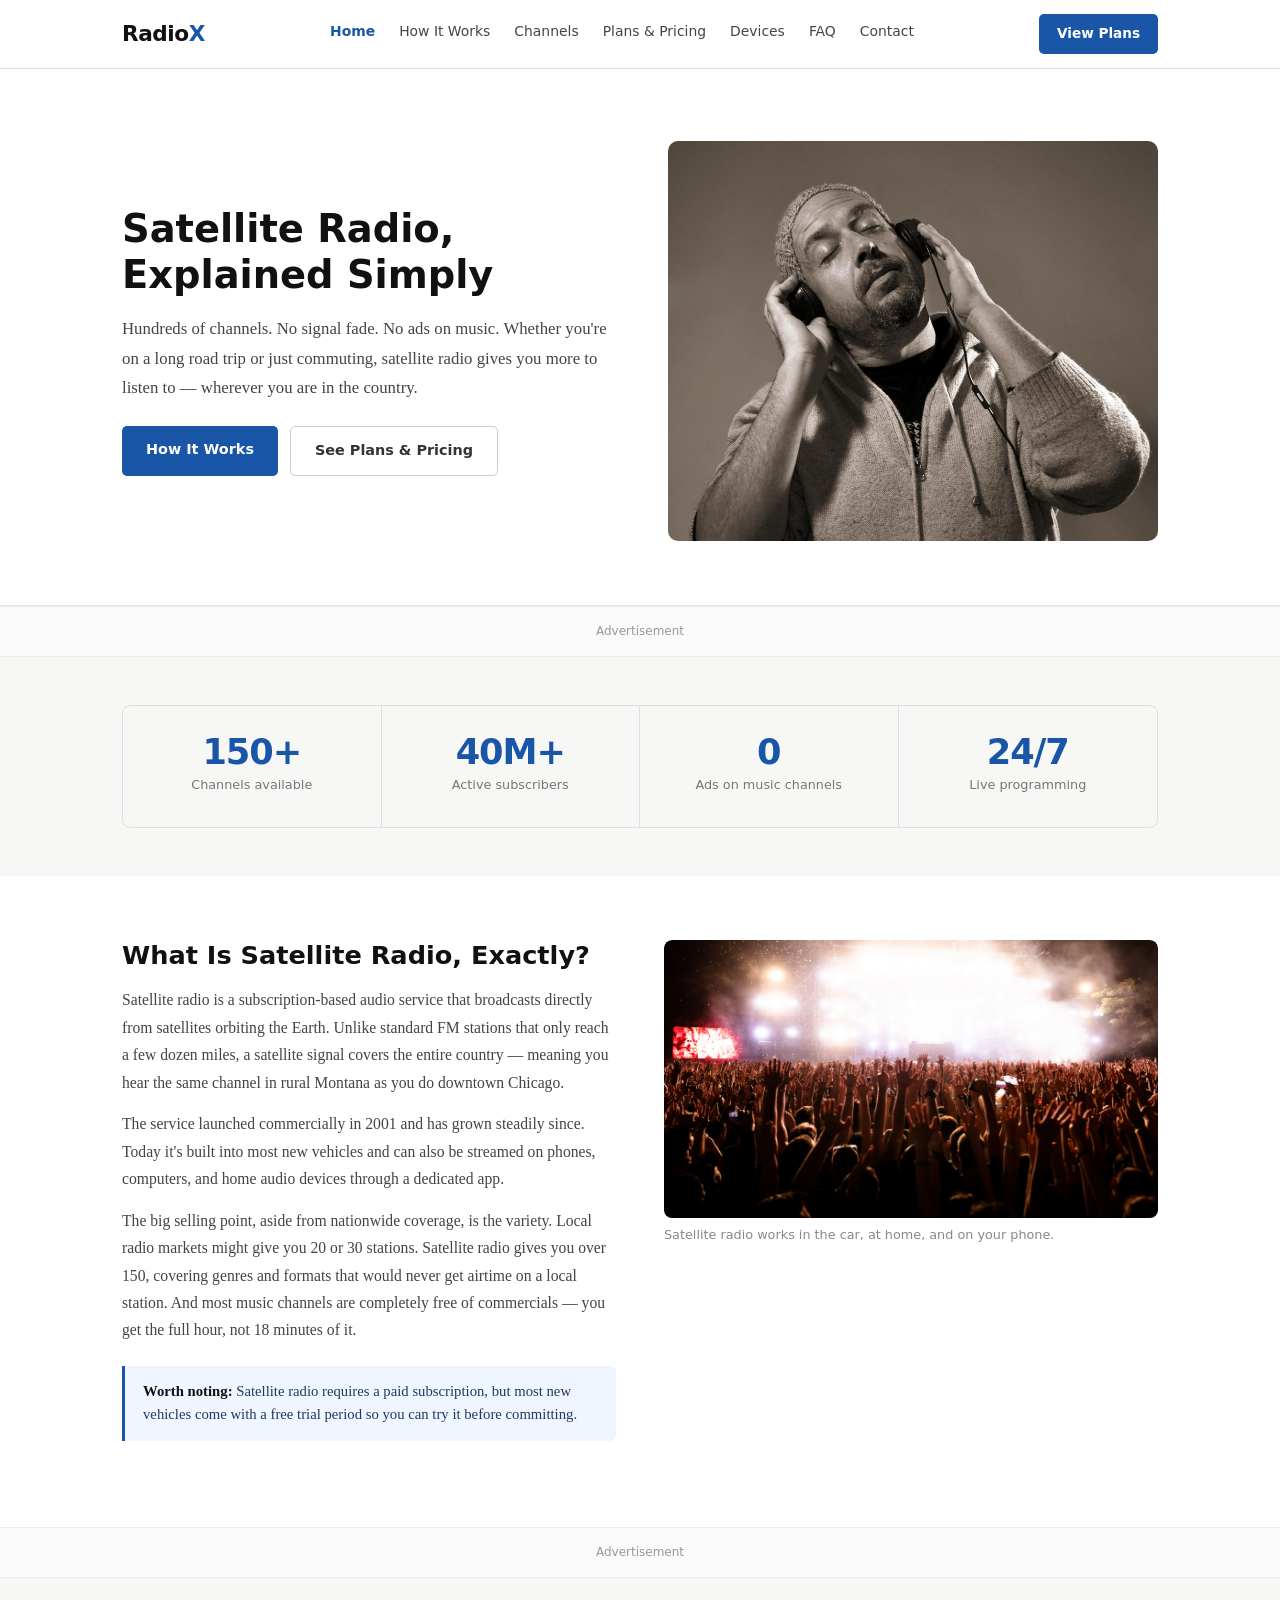
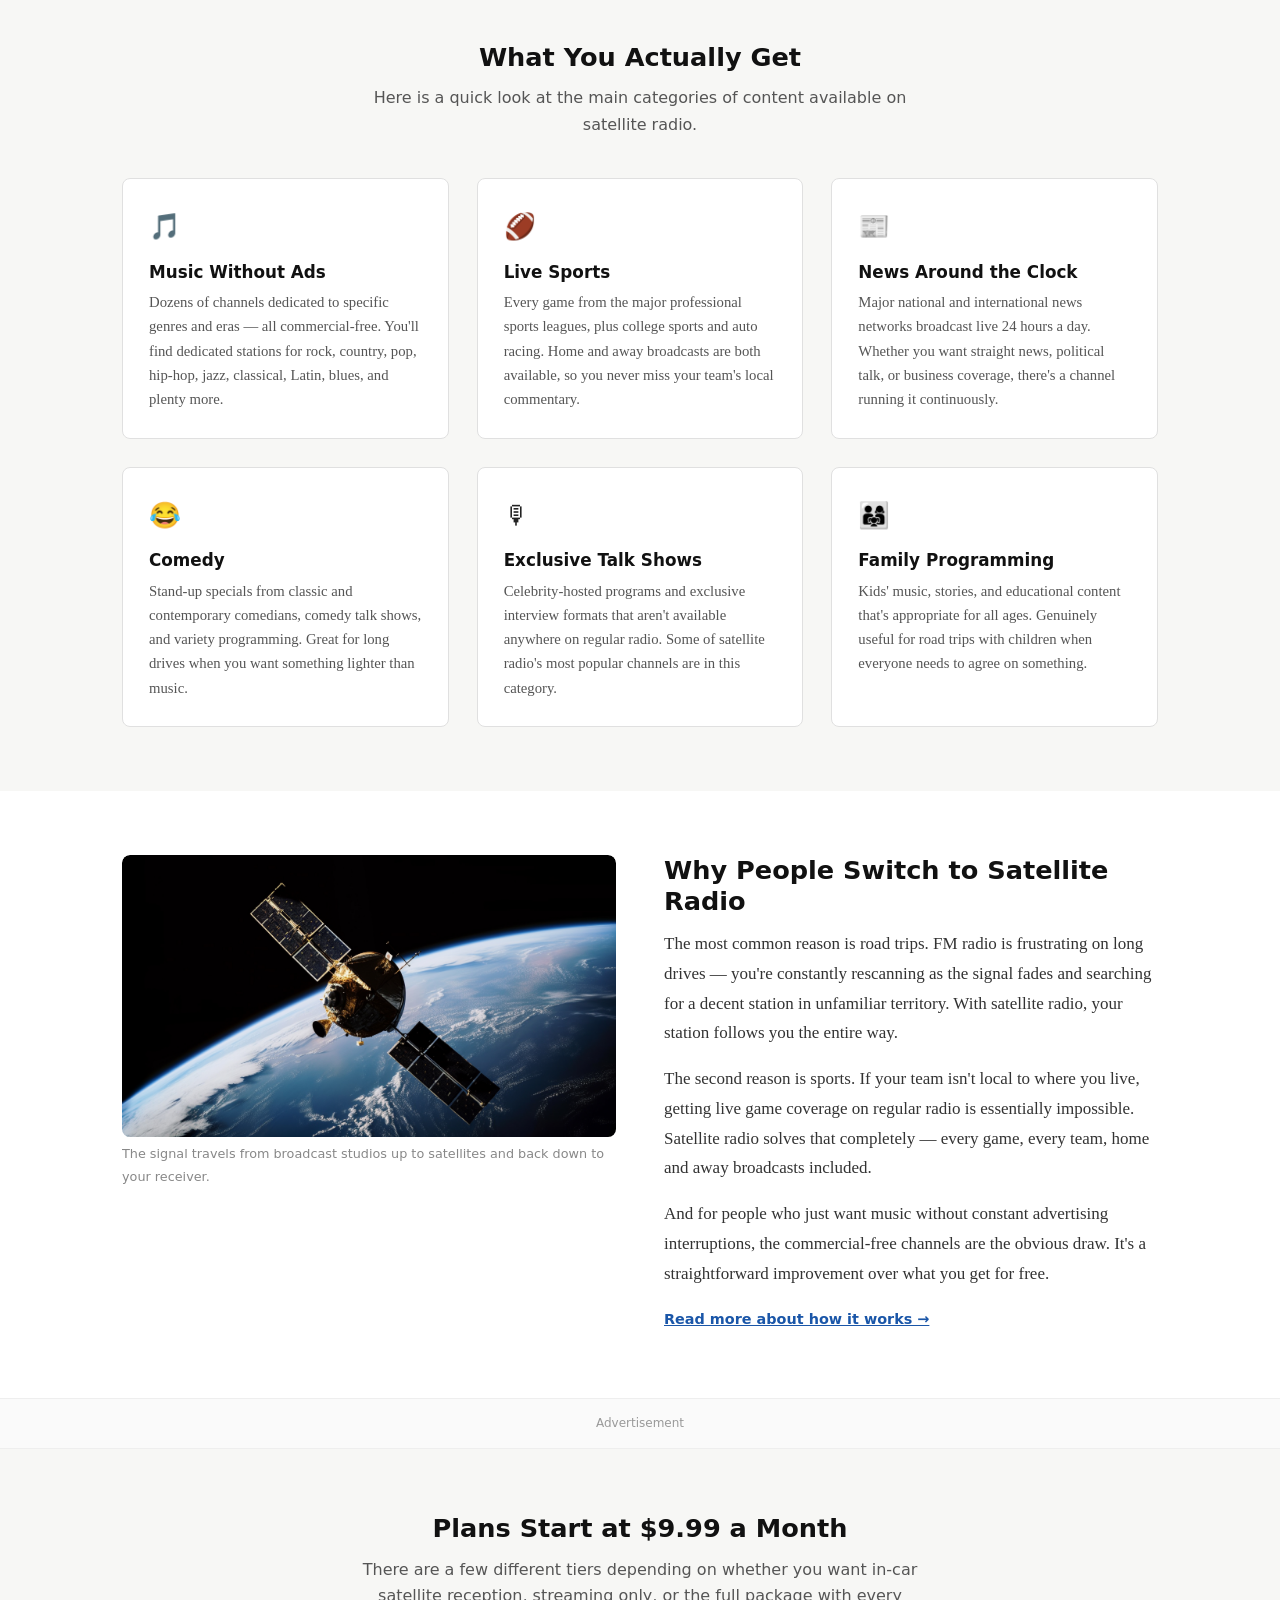
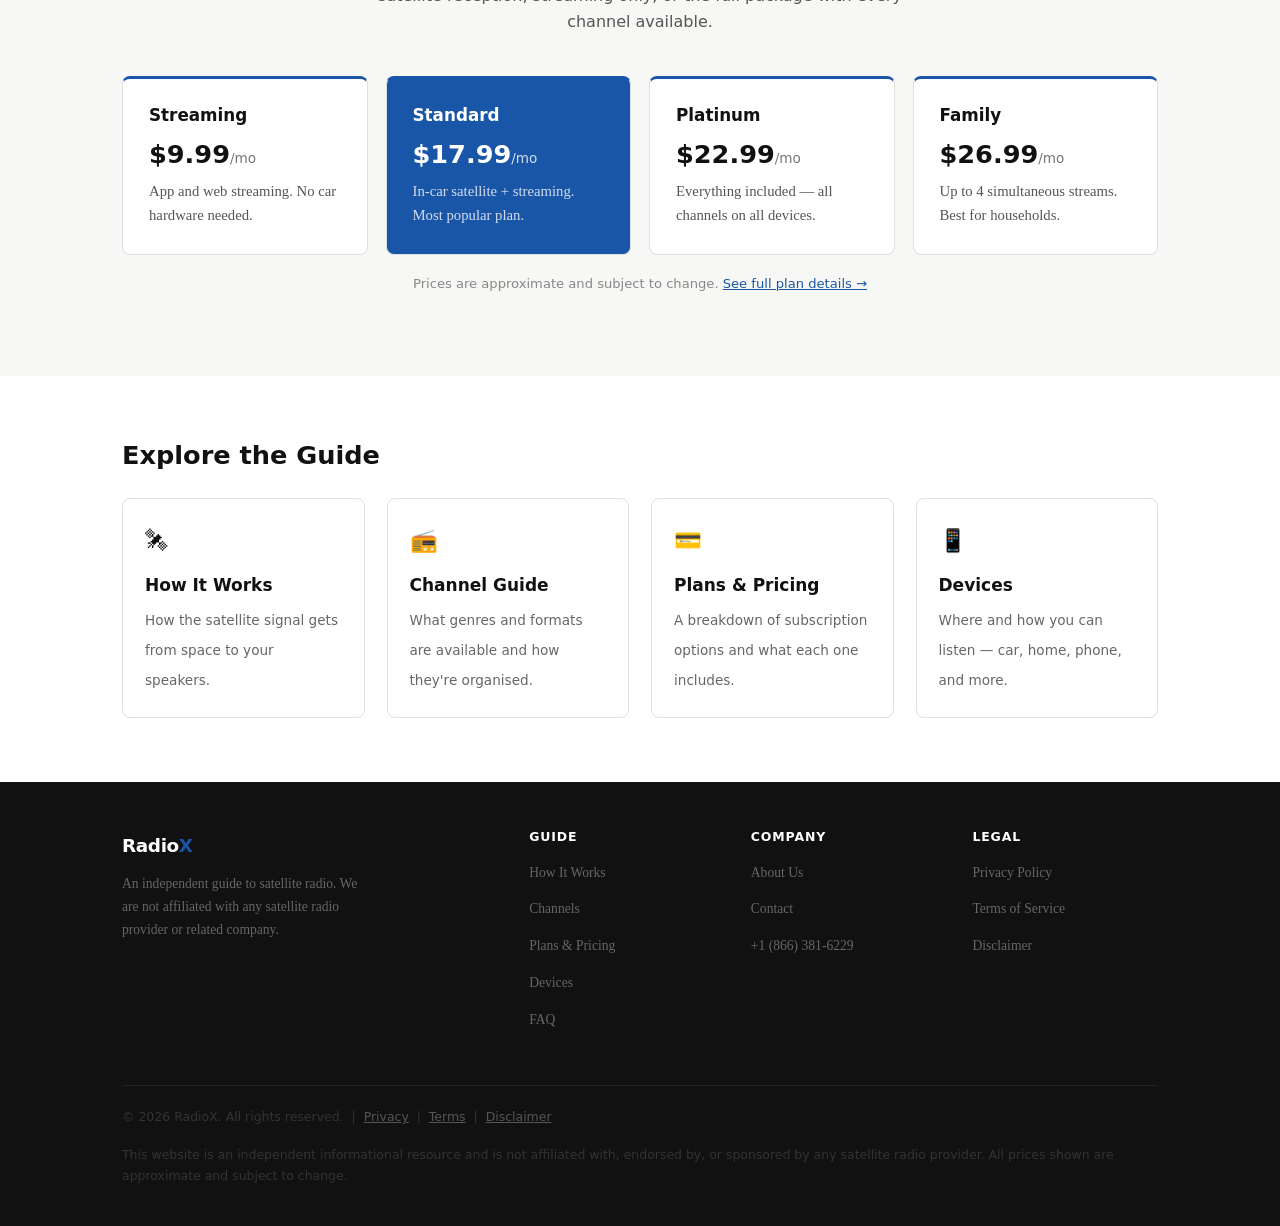
==== index.html @ 3333ab78 "index.html" ====
<!DOCTYPE html>
<html lang="en">
<head>
  <meta charset="UTF-8"/>
  <meta name="viewport" content="width=device-width, initial-scale=1.0"/>
  <meta name="description" content="RadioX — your guide to satellite radio. Learn how it works, what channels are available, pricing plans, and which devices are compatible."/>
  <title>RadioX — Satellite Radio Guide</title>
  <link rel="stylesheet" href="style.css"/>
  <style>
    .hero {
      padding: 72px 0 64px;
      border-bottom: 1px solid #e0e0e0;
    }
    .hero-inner {
      display: grid;
      grid-template-columns: 1fr 1fr;
      gap: 56px;
      align-items: center;
    }
    .hero-text h1 { font-size: 2.4rem; margin-bottom: 16px; }
    .hero-text p  { font-size: 1.05rem; color: #444; margin-bottom: 24px; }
    .hero-btns    { display: flex; gap: 12px; flex-wrap: wrap; }
    .btn-primary {
      padding: 11px 24px;
      background: #1a56a8;
      color: #fff;
      border-radius: 5px;
      font-family: system-ui, sans-serif;
      font-size: 0.9rem;
      font-weight: 600;
      text-decoration: none;
    }
    .btn-primary:hover { background: #0e3a7a; color: #fff; text-decoration: none; }
    .btn-secondary {
      padding: 11px 24px;
      border: 1px solid #ccc;
      color: #333;
      border-radius: 5px;
      font-family: system-ui, sans-serif;
      font-size: 0.9rem;
      font-weight: 600;
      text-decoration: none;
    }
    .btn-secondary:hover { border-color: #999; color: #111; text-decoration: none; }
    .hero-img img { border-radius: 10px; width: 100%; object-fit: cover; max-height: 400px; }

    .stats-row {
      display: grid;
      grid-template-columns: repeat(4, 1fr);
      border: 1px solid #e0e0e0;
      border-radius: 8px;
      overflow: hidden;
    }
    .stat {
      padding: 28px 20px;
      text-align: center;
      border-right: 1px solid #e0e0e0;
    }
    .stat:last-child { border-right: none; }
    .stat-num {
      font-family: system-ui, sans-serif;
      font-size: 2.2rem;
      font-weight: 800;
      color: #1a56a8;
      display: block;
      letter-spacing: -0.03em;
      line-height: 1;
    }
    .stat-lbl {
      font-family: system-ui, sans-serif;
      font-size: 0.8rem;
      color: #777;
      margin-top: 5px;
    }

    .intro-text h2 { margin-bottom: 16px; }
    .intro-text p  { font-size: 0.98rem; color: #444; margin-bottom: 14px; }

    @media (max-width: 900px) {
      .hero-inner { grid-template-columns: 1fr; }
      .hero-img   { order: -1; }
      .stats-row  { grid-template-columns: 1fr 1fr; }
      .stat:nth-child(2) { border-right: none; }
      .stat:nth-child(3) { border-top: 1px solid #e0e0e0; }
    }
    @media (max-width: 540px) {
      .stats-row  { grid-template-columns: 1fr 1fr; }
      .hero-text h1 { font-size: 1.9rem; }
    }
  </style>
</head>
<body>

<header class="site-header">
  <div class="container">
    <a href="index.html" class="logo">Radio<span>X</span></a>
    <ul class="nav-menu" id="nm">
      <li><a href="index.html" class="active">Home</a></li>
      <li><a href="how-it-works.html">How It Works</a></li>
      <li><a href="channels.html">Channels</a></li>
      <li><a href="plans.html">Plans & Pricing</a></li>
      <li><a href="devices.html">Devices</a></li>
      <li><a href="faq.html">FAQ</a></li>
      <li><a href="contact.html">Contact</a></li>
    </ul>
    <a href="plans.html" class="nav-btn">View Plans</a>
    <button class="burger" onclick="document.getElementById('nm').classList.toggle('open')">☰</button>
  </div>
</header>

<!-- HERO -->
<section class="hero">
  <div class="container">
    <div class="hero-inner">
      <div class="hero-text">
        <h1>Satellite Radio, Explained Simply</h1>
        <p>Hundreds of channels. No signal fade. No ads on music. Whether you're on a long road trip or just commuting, satellite radio gives you more to listen to — wherever you are in the country.</p>
        <div class="hero-btns">
          <a href="how-it-works.html" class="btn-primary">How It Works</a>
          <a href="plans.html" class="btn-secondary">See Plans & Pricing</a>
        </div>
      </div>
      <div class="hero-img">
        <img src="1.jpg" alt="Satellite radio receiver in a car dashboard"/>
      </div>
    </div>
  </div>
</section>

<!-- AD SLOT -->
<div class="ad-slot">Advertisement</div>

<!-- STATS -->
<section class="section-alt" style="padding: 48px 0;">
  <div class="container">
    <div class="stats-row">
      <div class="stat"><span class="stat-num">150+</span><span class="stat-lbl">Channels available</span></div>
      <div class="stat"><span class="stat-num">40M+</span><span class="stat-lbl">Active subscribers</span></div>
      <div class="stat"><span class="stat-num">0</span><span class="stat-lbl">Ads on music channels</span></div>
      <div class="stat"><span class="stat-num">24/7</span><span class="stat-lbl">Live programming</span></div>
    </div>
  </div>
</section>

<!-- WHAT IS IT -->
<section class="section">
  <div class="container">
    <div class="two-col">
      <div class="intro-text">
        <h2>What Is Satellite Radio, Exactly?</h2>
        <p>Satellite radio is a subscription-based audio service that broadcasts directly from satellites orbiting the Earth. Unlike standard FM stations that only reach a few dozen miles, a satellite signal covers the entire country — meaning you hear the same channel in rural Montana as you do downtown Chicago.</p>
        <p>The service launched commercially in 2001 and has grown steadily since. Today it's built into most new vehicles and can also be streamed on phones, computers, and home audio devices through a dedicated app.</p>
        <p>The big selling point, aside from nationwide coverage, is the variety. Local radio markets might give you 20 or 30 stations. Satellite radio gives you over 150, covering genres and formats that would never get airtime on a local station. And most music channels are completely free of commercials — you get the full hour, not 18 minutes of it.</p>
        <div class="info-box">
          <strong>Worth noting:</strong> Satellite radio requires a paid subscription, but most new vehicles come with a free trial period so you can try it before committing.
        </div>
      </div>
      <div>
        <div class="img-block">
          <img src="2.jpg" alt="Person listening to satellite radio in a car"/>
          <p class="img-caption">Satellite radio works in the car, at home, and on your phone.</p>
        </div>
      </div>
    </div>
  </div>
</section>

<div class="ad-slot">Advertisement</div>

<!-- WHAT YOU GET -->
<section class="section-alt">
  <div class="container">
    <div class="section-head center">
      <h2>What You Actually Get</h2>
      <p class="section-sub">Here is a quick look at the main categories of content available on satellite radio.</p>
    </div>
    <div class="three-col">
      <div class="card">
        <div class="icon">🎵</div>
        <h3>Music Without Ads</h3>
        <p>Dozens of channels dedicated to specific genres and eras — all commercial-free. You'll find dedicated stations for rock, country, pop, hip-hop, jazz, classical, Latin, blues, and plenty more.</p>
      </div>
      <div class="card">
        <div class="icon">🏈</div>
        <h3>Live Sports</h3>
        <p>Every game from the major professional sports leagues, plus college sports and auto racing. Home and away broadcasts are both available, so you never miss your team's local commentary.</p>
      </div>
      <div class="card">
        <div class="icon">📰</div>
        <h3>News Around the Clock</h3>
        <p>Major national and international news networks broadcast live 24 hours a day. Whether you want straight news, political talk, or business coverage, there's a channel running it continuously.</p>
      </div>
      <div class="card">
        <div class="icon">😂</div>
        <h3>Comedy</h3>
        <p>Stand-up specials from classic and contemporary comedians, comedy talk shows, and variety programming. Great for long drives when you want something lighter than music.</p>
      </div>
      <div class="card">
        <div class="icon">🎙</div>
        <h3>Exclusive Talk Shows</h3>
        <p>Celebrity-hosted programs and exclusive interview formats that aren't available anywhere on regular radio. Some of satellite radio's most popular channels are in this category.</p>
      </div>
      <div class="card">
        <div class="icon">👨‍👩‍👧</div>
        <h3>Family Programming</h3>
        <p>Kids' music, stories, and educational content that's appropriate for all ages. Genuinely useful for road trips with children when everyone needs to agree on something.</p>
      </div>
    </div>
  </div>
</section>

<!-- IMAGE FEATURE -->
<section class="section">
  <div class="container">
    <div class="two-col">
      <div class="img-block">
        <img src="3.jpg" alt="Satellite dish receiving signal from space"/>
        <p class="img-caption">The signal travels from broadcast studios up to satellites and back down to your receiver.</p>
      </div>
      <div>
        <h2>Why People Switch to Satellite Radio</h2>
        <p>The most common reason is road trips. FM radio is frustrating on long drives — you're constantly rescanning as the signal fades and searching for a decent station in unfamiliar territory. With satellite radio, your station follows you the entire way.</p>
        <p>The second reason is sports. If your team isn't local to where you live, getting live game coverage on regular radio is essentially impossible. Satellite radio solves that completely — every game, every team, home and away broadcasts included.</p>
        <p>And for people who just want music without constant advertising interruptions, the commercial-free channels are the obvious draw. It's a straightforward improvement over what you get for free.</p>
        <a href="how-it-works.html" style="font-family:system-ui,sans-serif; font-size:0.9rem; font-weight:600;">Read more about how it works →</a>
      </div>
    </div>
  </div>
</section>

<div class="ad-slot">Advertisement</div>

<!-- QUICK PLAN PREVIEW -->
<section class="section-alt">
  <div class="container">
    <div class="section-head center">
      <h2>Plans Start at $9.99 a Month</h2>
      <p class="section-sub">There are a few different tiers depending on whether you want in-car satellite reception, streaming only, or the full package with every channel available.</p>
    </div>
    <div style="display:grid; grid-template-columns: repeat(4,1fr); gap:18px; margin-bottom:18px;">
      <div class="card" style="border-top: 3px solid #1a56a8;">
        <h3 style="font-family:system-ui,sans-serif;">Streaming</h3>
        <p style="font-size:1.6rem; font-weight:800; color:#111; font-family:system-ui,sans-serif; margin:8px 0 4px;">$9.99<span style="font-size:0.85rem; font-weight:400; color:#777;">/mo</span></p>
        <p>App and web streaming. No car hardware needed.</p>
      </div>
      <div class="card" style="border-top: 3px solid #1a56a8; background:#1a56a8;">
        <h3 style="font-family:system-ui,sans-serif; color:#fff;">Standard</h3>
        <p style="font-size:1.6rem; font-weight:800; color:#fff; font-family:system-ui,sans-serif; margin:8px 0 4px;">$17.99<span style="font-size:0.85rem; font-weight:400; opacity:0.8;">/mo</span></p>
        <p style="color:rgba(255,255,255,0.8);">In-car satellite + streaming. Most popular plan.</p>
      </div>
      <div class="card" style="border-top: 3px solid #1a56a8;">
        <h3 style="font-family:system-ui,sans-serif;">Platinum</h3>
        <p style="font-size:1.6rem; font-weight:800; color:#111; font-family:system-ui,sans-serif; margin:8px 0 4px;">$22.99<span style="font-size:0.85rem; font-weight:400; color:#777;">/mo</span></p>
        <p>Everything included — all channels on all devices.</p>
      </div>
      <div class="card" style="border-top: 3px solid #1a56a8;">
        <h3 style="font-family:system-ui,sans-serif;">Family</h3>
        <p style="font-size:1.6rem; font-weight:800; color:#111; font-family:system-ui,sans-serif; margin:8px 0 4px;">$26.99<span style="font-size:0.85rem; font-weight:400; color:#777;">/mo</span></p>
        <p>Up to 4 simultaneous streams. Best for households.</p>
      </div>
    </div>
    <p style="text-align:center; font-family:system-ui,sans-serif; font-size:0.82rem; color:#888;">Prices are approximate and subject to change. <a href="plans.html">See full plan details →</a></p>
  </div>
</section>

<!-- LINKS TO OTHER PAGES -->
<section class="section">
  <div class="container">
    <h2 style="margin-bottom:28px;">Explore the Guide</h2>
    <div class="four-col">
      <a href="how-it-works.html" style="display:block; padding:22px; border:1px solid #e0e0e0; border-radius:8px; text-decoration:none; color:#111; transition:border-color 0.15s;">
        <div style="font-size:1.4rem; margin-bottom:10px;">🛰</div>
        <strong style="font-family:system-ui,sans-serif; display:block; margin-bottom:5px;">How It Works</strong>
        <span style="font-size:0.85rem; color:#666; font-family:system-ui,sans-serif;">How the satellite signal gets from space to your speakers.</span>
      </a>
      <a href="channels.html" style="display:block; padding:22px; border:1px solid #e0e0e0; border-radius:8px; text-decoration:none; color:#111; transition:border-color 0.15s;">
        <div style="font-size:1.4rem; margin-bottom:10px;">📻</div>
        <strong style="font-family:system-ui,sans-serif; display:block; margin-bottom:5px;">Channel Guide</strong>
        <span style="font-size:0.85rem; color:#666; font-family:system-ui,sans-serif;">What genres and formats are available and how they're organised.</span>
      </a>
      <a href="plans.html" style="display:block; padding:22px; border:1px solid #e0e0e0; border-radius:8px; text-decoration:none; color:#111; transition:border-color 0.15s;">
        <div style="font-size:1.4rem; margin-bottom:10px;">💳</div>
        <strong style="font-family:system-ui,sans-serif; display:block; margin-bottom:5px;">Plans & Pricing</strong>
        <span style="font-size:0.85rem; color:#666; font-family:system-ui,sans-serif;">A breakdown of subscription options and what each one includes.</span>
      </a>
      <a href="devices.html" style="display:block; padding:22px; border:1px solid #e0e0e0; border-radius:8px; text-decoration:none; color:#111; transition:border-color 0.15s;">
        <div style="font-size:1.4rem; margin-bottom:10px;">📱</div>
        <strong style="font-family:system-ui,sans-serif; display:block; margin-bottom:5px;">Devices</strong>
        <span style="font-size:0.85rem; color:#666; font-family:system-ui,sans-serif;">Where and how you can listen — car, home, phone, and more.</span>
      </a>
    </div>
  </div>
</section>

<!-- FOOTER -->
<footer class="site-footer">
  <div class="container">
    <div class="footer-grid">
      <div class="footer-brand">
        <div class="footer-logo">Radio<span>X</span></div>
        <p>An independent guide to satellite radio. We are not affiliated with any satellite radio provider or related company.</p>
      </div>
      <div class="footer-col">
        <h4>Guide</h4>
        <ul>
          <li><a href="how-it-works.html">How It Works</a></li>
          <li><a href="channels.html">Channels</a></li>
          <li><a href="plans.html">Plans & Pricing</a></li>
          <li><a href="devices.html">Devices</a></li>
          <li><a href="faq.html">FAQ</a></li>
        </ul>
      </div>
      <div class="footer-col">
        <h4>Company</h4>
        <ul>
          <li><a href="about.html">About Us</a></li>
          <li><a href="contact.html">Contact</a></li>
          <li><a href="tel:18663816229" style="font-weight:700px;">+1 (866) 381-6229</a></li>
        </ul>
      </div>
      <div class="footer-col">
        <h4>Legal</h4>
        <ul>
          <li><a href="privacy.html">Privacy Policy</a></li>
          <li><a href="terms.html">Terms of Service</a></li>
          <li><a href="disclaimer.html">Disclaimer</a></li>
        </ul>
      </div>
    </div>
    <div class="footer-bottom">
      <p>&copy; <span id="yr"></span> RadioX. All rights reserved. &nbsp;|&nbsp; <a href="privacy.html">Privacy</a> &nbsp;|&nbsp; <a href="terms.html">Terms</a> &nbsp;|&nbsp; <a href="disclaimer.html">Disclaimer</a></p>
      <p style="margin-top:6px;">This website is an independent informational resource and is not affiliated with, endorsed by, or sponsored by any satellite radio provider. All prices shown are approximate and subject to change.</p>
    </div>
  </div>
</footer>
<script>document.getElementById('yr').textContent = new Date().getFullYear();</script>
</body>
</html>
---- style.css ----
/* ─── Reset ─────────────────────────────────────────── */
*, *::before, *::after { box-sizing: border-box; margin: 0; padding: 0; }
html { scroll-behavior: smooth; }

/* ─── Base ───────────────────────────────────────────── */
body {
  font-family: Georgia, 'Times New Roman', serif;
  font-size: 17px;
  line-height: 1.75;
  color: #222;
  background: #fff;
}

img { display: block; max-width: 100%; height: auto; }

a { color: #1a56a8; }
a:hover { color: #0e3a7a; }

h1, h2, h3, h4 {
  font-family: system-ui, -apple-system, 'Segoe UI', sans-serif;
  font-weight: 700;
  line-height: 1.2;
  color: #111;
  margin-bottom: 0.5em;
}

h1 { font-size: 2.1rem; }
h2 { font-size: 1.6rem; }
h3 { font-size: 1.2rem; }
h4 { font-size: 1rem; }

p { margin-bottom: 1rem; color: #333; }

ul, ol { padding-left: 1.4rem; margin-bottom: 1rem; color: #333; }
li { margin-bottom: 0.35rem; }

strong { color: #111; }

/* ─── Layout ─────────────────────────────────────────── */
.container {
  max-width: 1080px;
  margin: 0 auto;
  padding: 0 22px;
}

.container-sm {
  max-width: 720px;
  margin: 0 auto;
  padding: 0 22px;
}

.two-col {
  display: grid;
  grid-template-columns: 1fr 1fr;
  gap: 48px;
  align-items: start;
}

.three-col {
  display: grid;
  grid-template-columns: repeat(3, 1fr);
  gap: 28px;
}

.four-col {
  display: grid;
  grid-template-columns: repeat(4, 1fr);
  gap: 22px;
}

/* ─── Header / Nav ───────────────────────────────────── */
.site-header {
  border-bottom: 1px solid #e0e0e0;
  background: #fff;
  position: sticky;
  top: 0;
  z-index: 100;
}

.site-header .container {
  display: flex;
  align-items: center;
  justify-content: space-between;
  padding-top: 14px;
  padding-bottom: 14px;
  gap: 16px;
}

.logo {
  font-family: system-ui, -apple-system, 'Segoe UI', sans-serif;
  font-size: 1.35rem;
  font-weight: 800;
  color: #111;
  letter-spacing: -0.02em;
  text-decoration: none;
}

.logo span { color: #1a56a8; }
.logo:hover { color: #111; text-decoration: none; }

.nav-menu {
  display: flex;
  list-style: none;
  gap: 4px;
  padding: 0;
  margin: 0;
}

.nav-menu a {
  font-family: system-ui, -apple-system, 'Segoe UI', sans-serif;
  font-size: 0.87rem;
  color: #444;
  padding: 6px 10px;
  border-radius: 5px;
  text-decoration: none;
  transition: background 0.15s;
}

.nav-menu a:hover { background: #f0f0f0; color: #111; }
.nav-menu a.active { color: #1a56a8; font-weight: 600; }

.nav-btn {
  font-family: system-ui, -apple-system, 'Segoe UI', sans-serif;
  font-size: 0.85rem;
  font-weight: 600;
  background: #1a56a8;
  color: #fff;
  padding: 8px 18px;
  border-radius: 5px;
  text-decoration: none;
  white-space: nowrap;
}

.nav-btn:hover { background: #0e3a7a; color: #fff; text-decoration: none; }

.burger {
  display: none;
  background: none;
  border: 1px solid #ddd;
  border-radius: 4px;
  padding: 6px 10px;
  font-size: 1.1rem;
  cursor: pointer;
  color: #333;
}

/* ─── Page banner (inner pages) ──────────────────────── */
.page-banner {
  background: #f7f7f5;
  border-bottom: 1px solid #e0e0e0;
  padding: 48px 22px;
}

.page-banner h1 { font-size: 1.9rem; margin-bottom: 8px; }
.page-banner p  { color: #555; font-size: 1rem; margin: 0; max-width: 560px; }

/* ─── Sections ───────────────────────────────────────── */
.section       { padding: 64px 0; }
.section-alt   { padding: 64px 0; background: #f7f7f5; }
.section-dark  { padding: 64px 0; background: #111; color: #ccc; }
.section-dark h2, .section-dark h3 { color: #fff; }
.section-dark p { color: #aaa; }

.section-head  { margin-bottom: 40px; }
.section-head.center { text-align: center; }
.section-head.center .section-sub { margin: 8px auto 0; }
.section-sub {
  font-family: system-ui, -apple-system, 'Segoe UI', sans-serif;
  font-size: 1rem;
  color: #555;
  max-width: 560px;
  margin-top: 8px;
  line-height: 1.65;
}

/* ─── Cards ──────────────────────────────────────────── */
.card {
  background: #fff;
  border: 1px solid #e0e0e0;
  border-radius: 8px;
  padding: 26px;
}

.card h3 { margin-bottom: 8px; font-size: 1.05rem; }
.card p  { font-size: 0.92rem; color: #555; margin: 0; line-height: 1.65; }
.card .icon { font-size: 1.6rem; margin-bottom: 12px; }

/* ─── Divider ────────────────────────────────────────── */
.divider {
  border: none;
  border-top: 1px solid #e0e0e0;
  margin: 48px 0;
}

/* ─── Ad Slot ────────────────────────────────────────── */
.ad-slot {
  text-align: center;
  padding: 14px;
  background: #fafafa;
  border-top: 1px solid #eee;
  border-bottom: 1px solid #eee;
  font-family: system-ui, sans-serif;
  font-size: 0.75rem;
  color: #999;
}

/* ─── Inline image blocks ────────────────────────────── */
.img-block {
  width: 100%;
  border-radius: 8px;
  overflow: hidden;
}

.img-block img {
  width: 100%;
  object-fit: cover;
  display: block;
  border-radius: 8px;
}

.img-caption {
  font-family: system-ui, sans-serif;
  font-size: 0.8rem;
  color: #888;
  margin-top: 6px;
}

/* ─── Info box ───────────────────────────────────────── */
.info-box {
  background: #eff6ff;
  border-left: 3px solid #1a56a8;
  padding: 14px 18px;
  border-radius: 0 6px 6px 0;
  margin: 22px 0;
  font-size: 0.92rem;
  color: #1e3a5f;
  line-height: 1.6;
}

.note-box {
  background: #fffbeb;
  border-left: 3px solid #d97706;
  padding: 14px 18px;
  border-radius: 0 6px 6px 0;
  margin: 22px 0;
  font-size: 0.88rem;
  color: #7c4a00;
  line-height: 1.6;
}

/* ─── Table ──────────────────────────────────────────── */
.simple-table {
  width: 100%;
  border-collapse: collapse;
  font-family: system-ui, sans-serif;
  font-size: 0.92rem;
}

.simple-table th {
  background: #111;
  color: #fff;
  padding: 12px 16px;
  text-align: left;
  font-weight: 600;
}

.simple-table td {
  padding: 11px 16px;
  border-bottom: 1px solid #e0e0e0;
  color: #333;
  vertical-align: top;
}

.simple-table tr:last-child td { border-bottom: none; }
.simple-table tr:hover td { background: #f7f7f5; }
.yes-col { color: #16a34a; font-weight: 600; }
.no-col  { color: #999; }

/* ─── Pricing cards ──────────────────────────────────── */
.plans-row {
  display: grid;
  grid-template-columns: repeat(4, 1fr);
  gap: 18px;
}

.plan-card {
  border: 1px solid #e0e0e0;
  border-radius: 8px;
  overflow: hidden;
}

.plan-card.highlight { border-color: #1a56a8; border-width: 2px; }

.plan-top {
  padding: 22px 20px;
  background: #f7f7f5;
  border-bottom: 1px solid #e0e0e0;
}

.plan-card.highlight .plan-top {
  background: #1a56a8;
  border-color: #1a56a8;
}

.plan-card.highlight .plan-top h3 { color: #fff; }
.plan-card.highlight .plan-note   { color: rgba(255,255,255,0.75); }

.plan-top h3 {
  font-size: 1rem;
  font-family: system-ui, sans-serif;
  margin-bottom: 8px;
}

.plan-price {
  font-family: system-ui, sans-serif;
  font-size: 2rem;
  font-weight: 800;
  color: #111;
  line-height: 1;
  letter-spacing: -0.03em;
}

.plan-card.highlight .plan-price { color: #fff; }

.plan-price sup {
  font-size: 1rem;
  font-weight: 400;
  vertical-align: super;
}

.plan-price sub {
  font-size: 0.75rem;
  font-weight: 400;
  vertical-align: baseline;
  color: inherit;
  opacity: 0.8;
}

.plan-note {
  font-family: system-ui, sans-serif;
  font-size: 0.75rem;
  color: #777;
  margin-top: 4px;
}

.plan-body { padding: 18px 20px; }

.plan-body ul {
  list-style: none;
  padding: 0;
  margin: 0;
}

.plan-body li {
  font-family: system-ui, sans-serif;
  font-size: 0.85rem;
  color: #444;
  padding: 6px 0;
  border-bottom: 1px solid #f0f0f0;
  display: flex;
  gap: 8px;
  align-items: flex-start;
}

.plan-body li:last-child { border-bottom: none; }
.plan-body li::before { content: '✓'; color: #16a34a; font-weight: 700; flex-shrink: 0; }

.plan-btn {
  display: block;
  margin-top: 16px;
  padding: 10px 0;
  text-align: center;
  border: 1px solid #1a56a8;
  border-radius: 5px;
  font-family: system-ui, sans-serif;
  font-size: 0.85rem;
  font-weight: 600;
  color: #1a56a8;
  text-decoration: none;
  transition: background 0.15s;
}

.plan-btn:hover { background: #1a56a8; color: #fff; text-decoration: none; }
.plan-card.highlight .plan-btn { background: #fff; color: #1a56a8; }
.plan-card.highlight .plan-btn:hover { background: #eaf0fb; }

/* ─── FAQ accordion ──────────────────────────────────── */
.faq-list { list-style: none; padding: 0; }

.faq-list li {
  border-bottom: 1px solid #e0e0e0;
}

.faq-q {
  width: 100%;
  text-align: left;
  background: none;
  border: none;
  padding: 18px 0;
  font-family: system-ui, sans-serif;
  font-size: 1rem;
  font-weight: 600;
  color: #111;
  cursor: pointer;
  display: flex;
  justify-content: space-between;
  align-items: center;
  gap: 12px;
}

.faq-q:hover { color: #1a56a8; }
.faq-q .tog { font-size: 1.3rem; color: #888; flex-shrink: 0; transition: transform 0.2s; }
.faq-list li.open .faq-q .tog { transform: rotate(45deg); color: #1a56a8; }

.faq-a {
  display: none;
  padding-bottom: 18px;
  font-size: 0.95rem;
  color: #444;
  line-height: 1.8;
}

.faq-list li.open .faq-a { display: block; }

/* ─── Contact form ───────────────────────────────────── */
.form-row { display: grid; grid-template-columns: 1fr 1fr; gap: 16px; }
.form-group { margin-bottom: 16px; }

.form-group label {
  display: block;
  font-family: system-ui, sans-serif;
  font-size: 0.85rem;
  font-weight: 600;
  color: #333;
  margin-bottom: 5px;
}

.form-group input,
.form-group select,
.form-group textarea {
  width: 100%;
  padding: 10px 13px;
  border: 1px solid #ccc;
  border-radius: 5px;
  font-size: 0.93rem;
  font-family: inherit;
  color: #222;
  background: #fff;
  outline: none;
  transition: border-color 0.15s;
}

.form-group input:focus,
.form-group select:focus,
.form-group textarea:focus { border-color: #1a56a8; }
.form-group textarea { resize: vertical; min-height: 120px; }

.btn-submit {
  padding: 11px 28px;
  background: #1a56a8;
  color: #fff;
  border: none;
  border-radius: 5px;
  font-family: system-ui, sans-serif;
  font-size: 0.95rem;
  font-weight: 600;
  cursor: pointer;
  transition: background 0.15s;
}

.btn-submit:hover { background: #0e3a7a; }
.success-msg { display: none; color: #16a34a; font-size: 0.9rem; margin-top: 12px; font-family: system-ui, sans-serif; }

/* ─── Footer ─────────────────────────────────────────── */
.site-footer {
  background: #111;
  color: #888;
  padding: 48px 0 24px;
}

.footer-grid {
  display: grid;
  grid-template-columns: 2fr 1fr 1fr 1fr;
  gap: 36px;
  margin-bottom: 36px;
}

.footer-brand p {
  font-size: 0.85rem;
  margin-top: 10px;
  max-width: 240px;
  line-height: 1.7;
  color: #666;
}

.footer-logo {
  font-family: system-ui, sans-serif;
  font-size: 1.15rem;
  font-weight: 800;
  color: #fff;
  letter-spacing: -0.02em;
}

.footer-logo span { color: #1a56a8; }

.footer-col h4 {
  font-family: system-ui, sans-serif;
  font-size: 0.78rem;
  font-weight: 700;
  text-transform: uppercase;
  letter-spacing: 0.07em;
  color: #fff;
  margin-bottom: 12px;
}

.footer-col ul { list-style: none; padding: 0; }
.footer-col li { margin-bottom: 7px; }
.footer-col a { font-size: 0.85rem; color: #666; text-decoration: none; }
.footer-col a:hover { color: #ccc; }

.footer-bottom {
  border-top: 1px solid #222;
  padding-top: 20px;
  font-family: system-ui, sans-serif;
  font-size: 0.78rem;
  color: #444;
  line-height: 1.7;
}

.footer-bottom a { color: #555; }
.footer-bottom a:hover { color: #888; }

/* ─── Responsive ─────────────────────────────────────── */
@media (max-width: 900px) {
  .two-col   { grid-template-columns: 1fr; gap: 32px; }
  .three-col { grid-template-columns: 1fr 1fr; }
  .four-col  { grid-template-columns: 1fr 1fr; }
  .plans-row { grid-template-columns: 1fr 1fr; }
  .footer-grid { grid-template-columns: 1fr 1fr; gap: 24px; }
}

@media (max-width: 640px) {
  h1 { font-size: 1.7rem; }
  h2 { font-size: 1.35rem; }
  .three-col { grid-template-columns: 1fr; }
  .plans-row { grid-template-columns: 1fr; }
  .form-row  { grid-template-columns: 1fr; }
  .footer-grid { grid-template-columns: 1fr; }
  .nav-menu  {
    display: none;
    flex-direction: column;
    position: absolute;
    top: 56px; left: 0; right: 0;
    background: #fff;
    border-bottom: 1px solid #e0e0e0;
    padding: 10px 16px 16px;
    gap: 2px;
  }
  .nav-menu.open { display: flex; }
  .nav-menu a { display: block; padding: 10px 12px; }
  .burger { display: block; }
  .nav-btn { display: none; }
  .section, .section-alt, .section-dark { padding: 44px 0; }
}
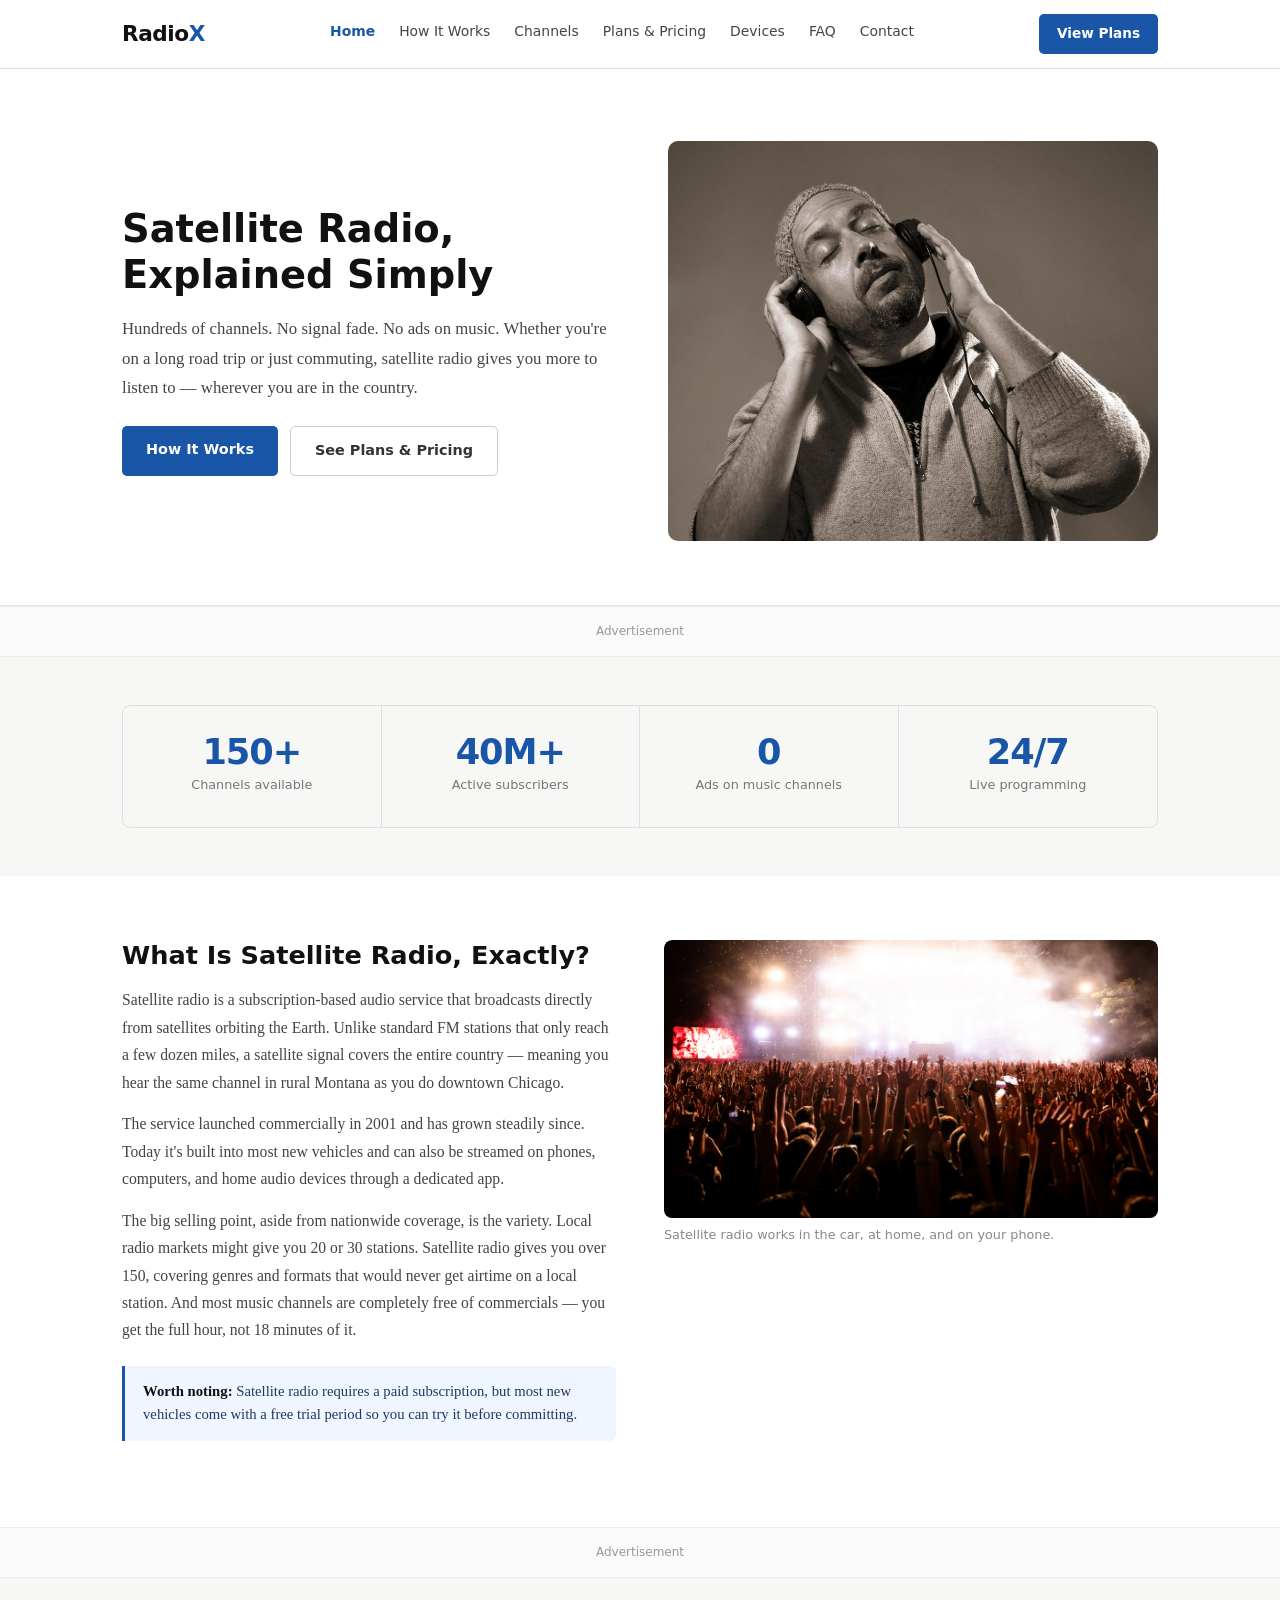
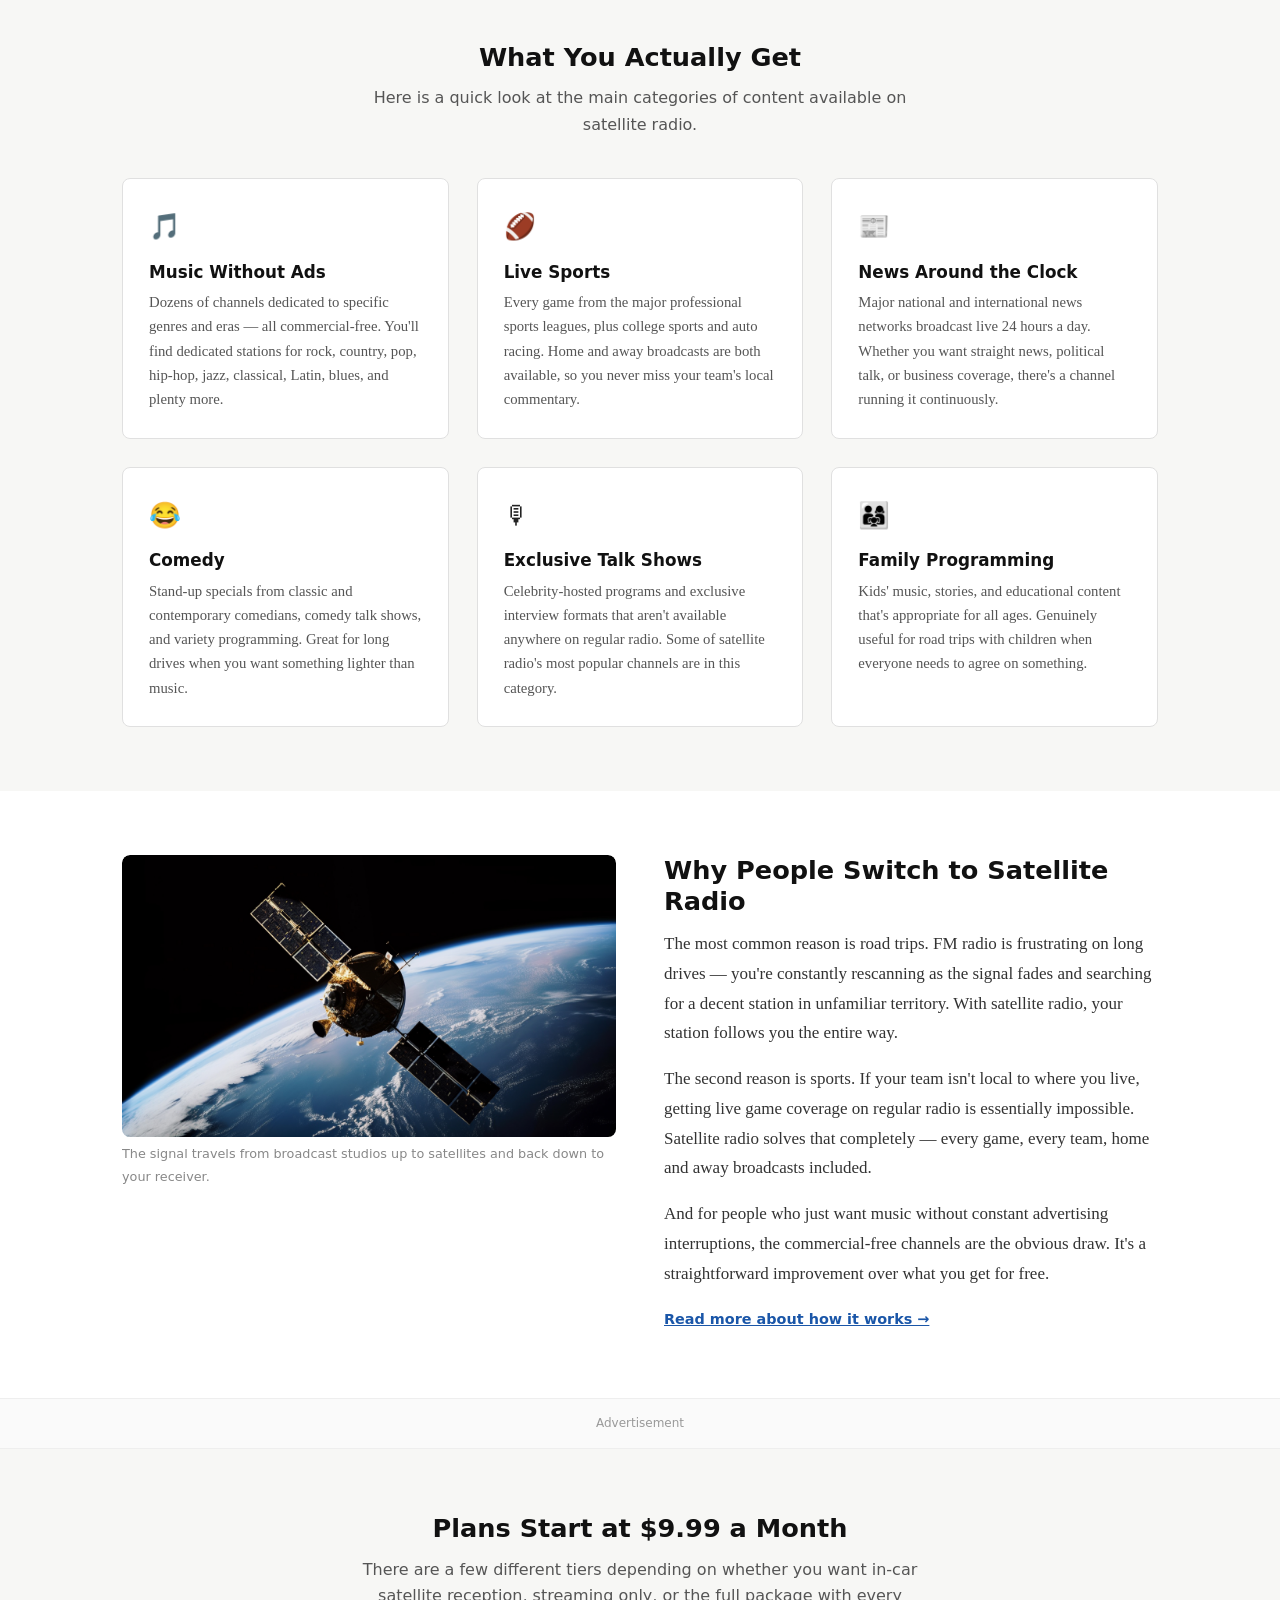
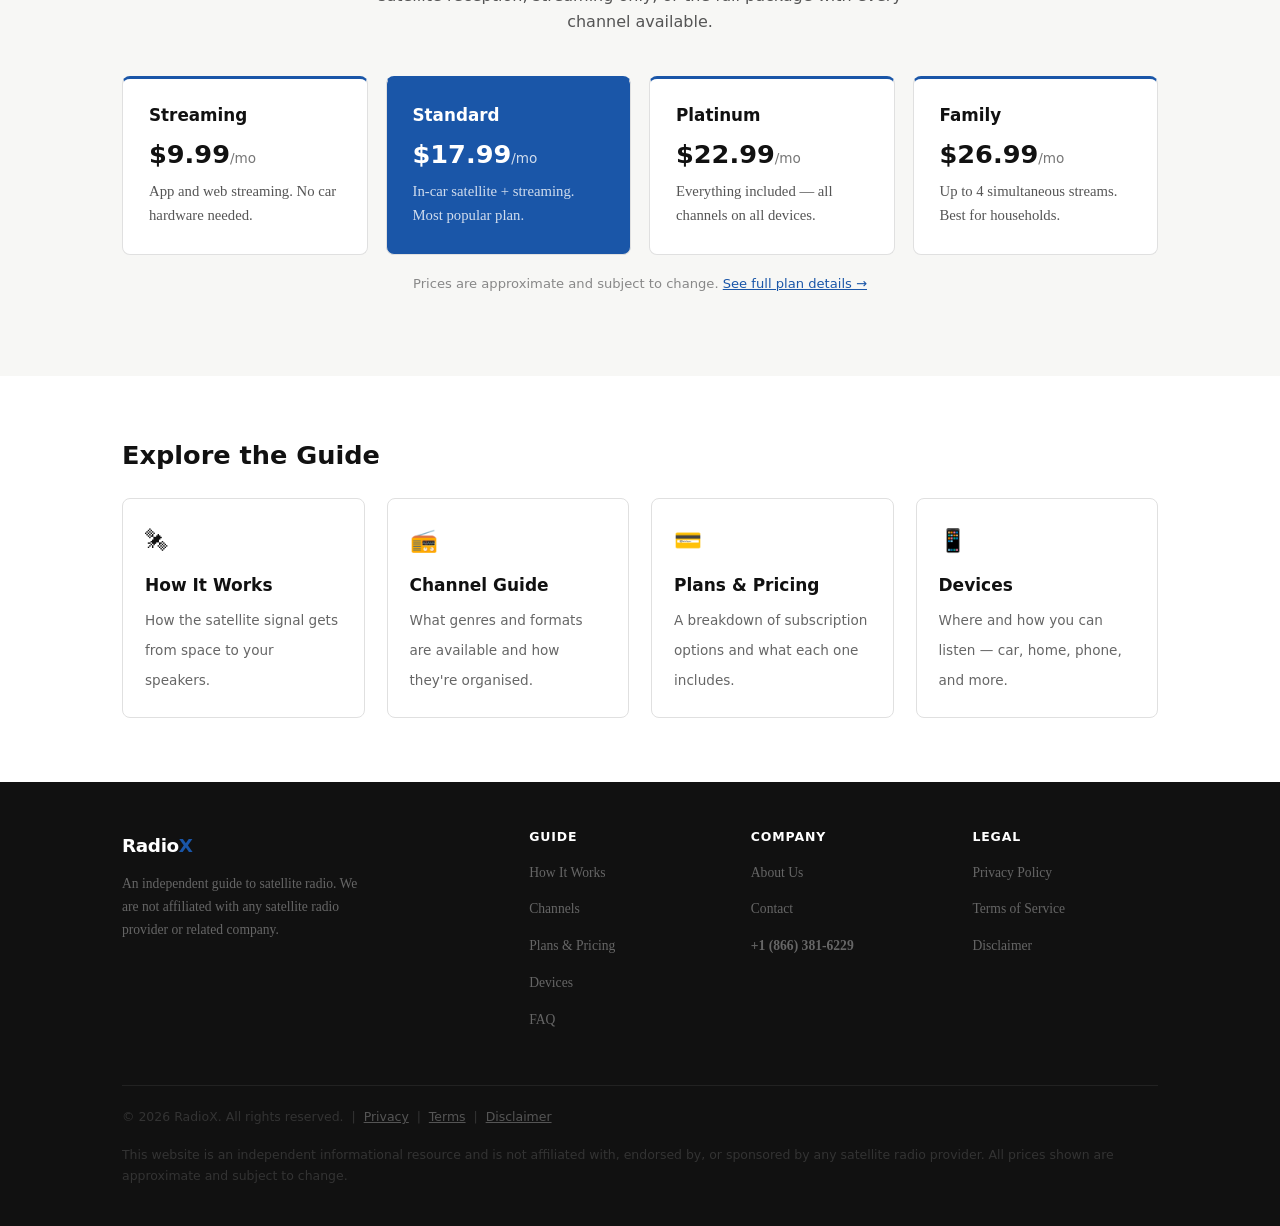
==== commit d9f3e2ef: "index.html" ====
--- a/index.html
+++ b/index.html
@@ -315,7 +315,7 @@
         <ul>
           <li><a href="about.html">About Us</a></li>
           <li><a href="contact.html">Contact</a></li>
-          <li><a href="tel:18663816229" style="font-weight:700px;">+1 (866) 381-6229</a></li>
+          <li><a href="tel:18663816229" style="font-weight:700;">+1 (866) 381-6229</a></li>
         </ul>
       </div>
       <div class="footer-col">
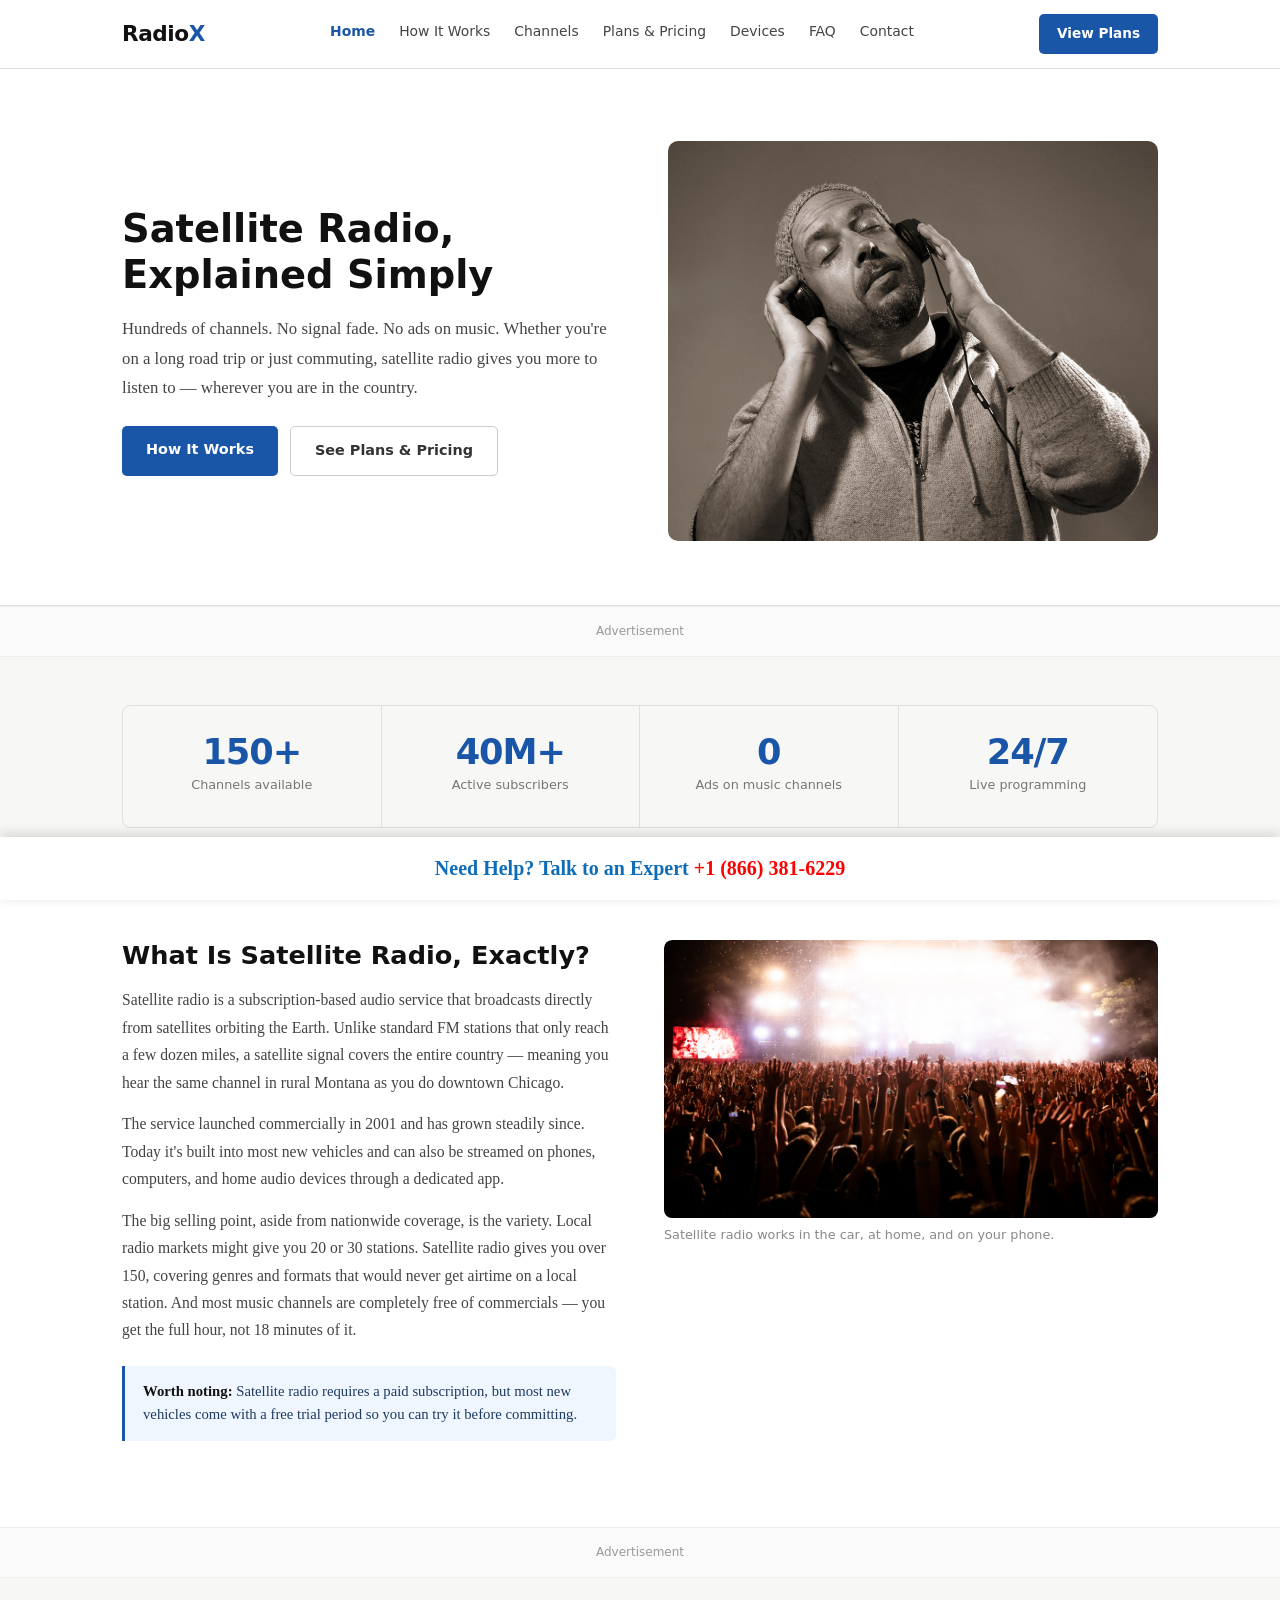
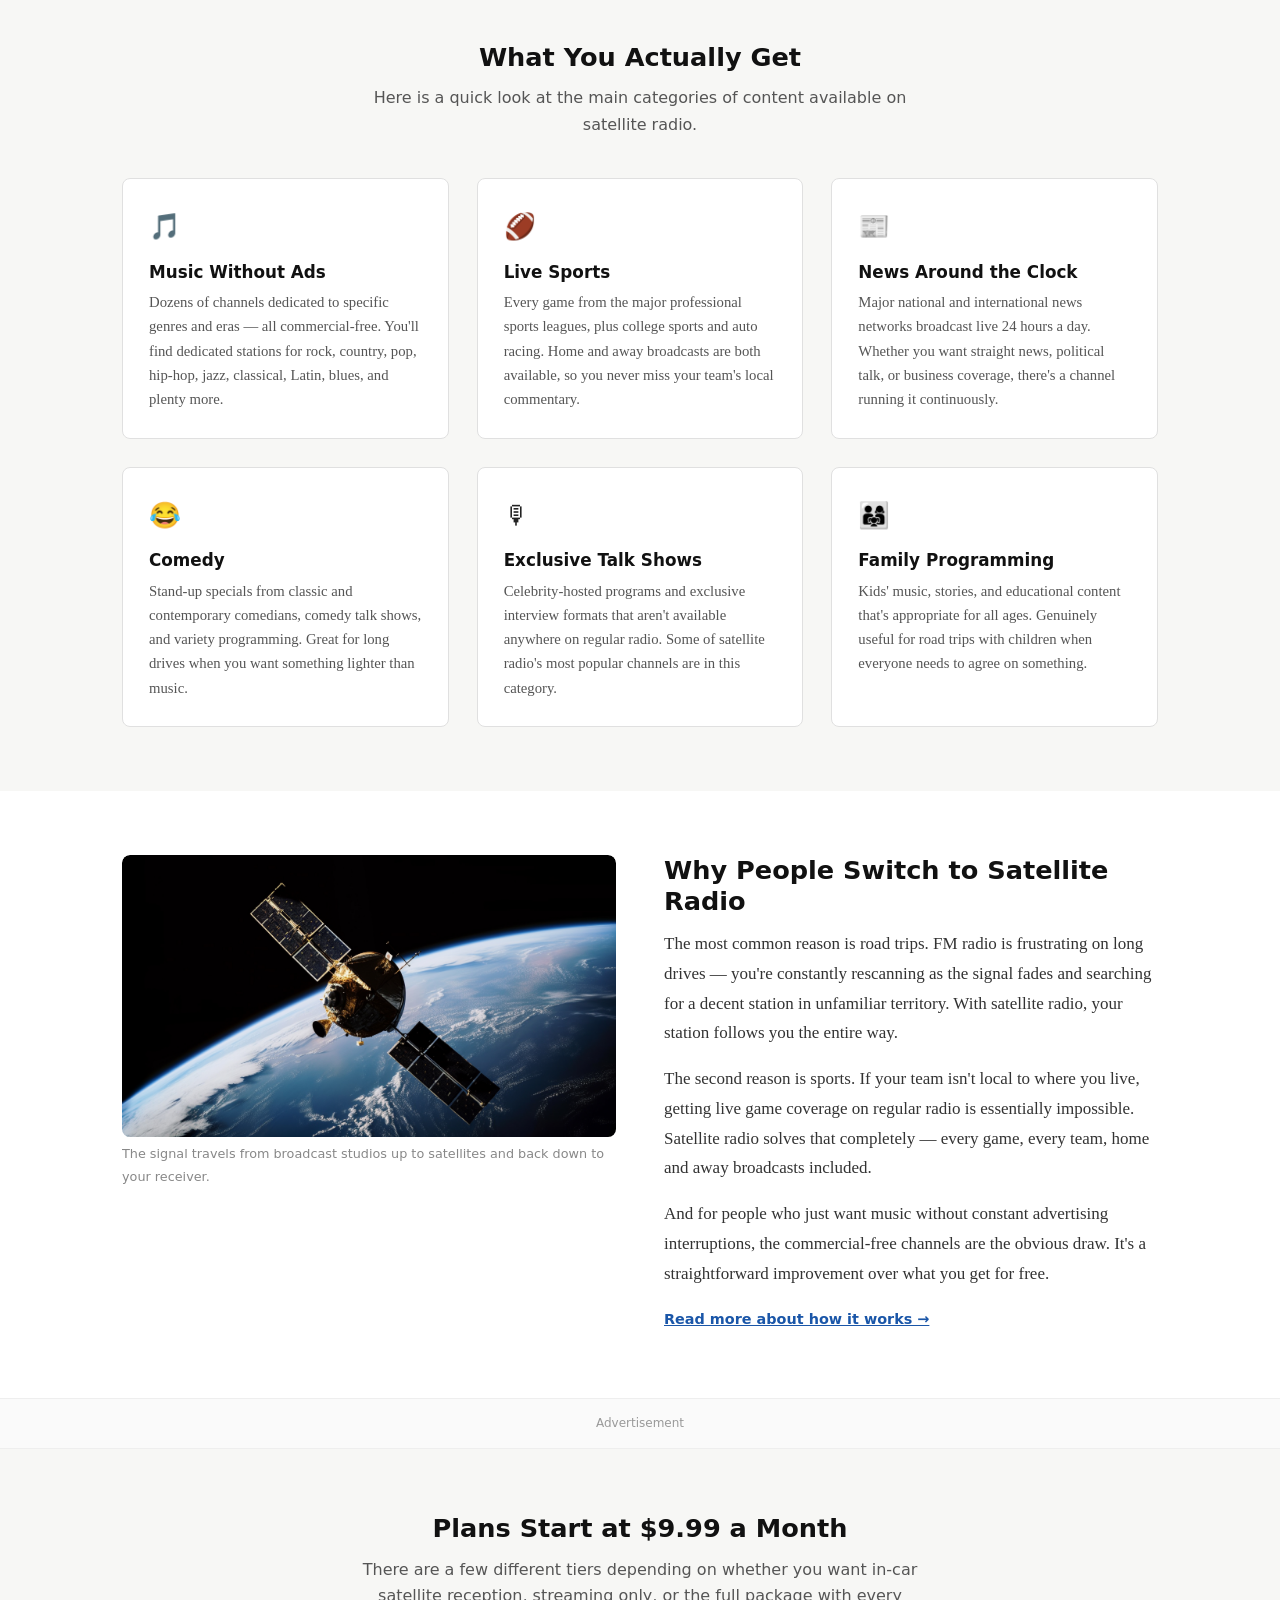
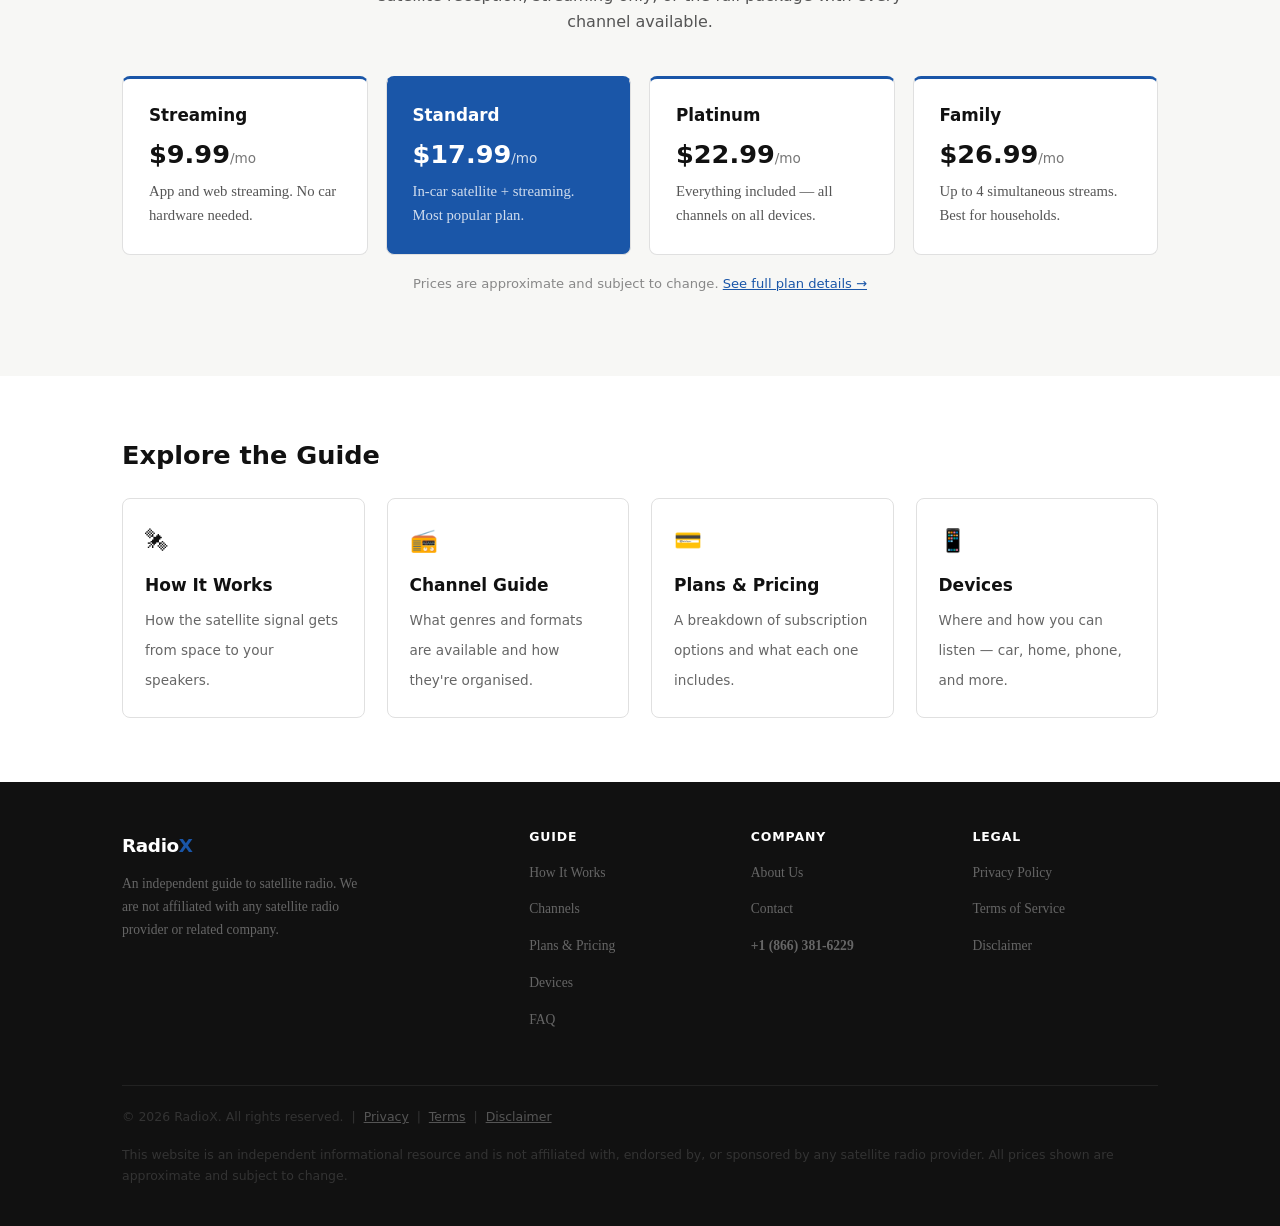
==== commit c6d93129: "index.html" ====
--- a/index.html
+++ b/index.html
@@ -87,6 +87,54 @@
       .stats-row  { grid-template-columns: 1fr 1fr; }
       .hero-text h1 { font-size: 1.9rem; }
     }
+
+        	  .callbar{
+  position:fixed;
+  bottom:0;
+  left:0;
+  width:100%;
+  background:#ffffff;
+  text-align:center;
+  padding:14px 0px;
+  z-index:999999;
+  box-shadow:0 -3px 12px rgba(0,0,0,0.15);
+}
+
+.callbar a{
+  color:#0e6db9;
+  font-weight:700;
+  text-decoration:none;
+  font-size:20px;
+}
+
+.callbar span{
+  display:inline;
+}
+
+/* mobile two lines */
+@media(max-width:768px){
+  .callbar a{
+    font-size:25px;
+    line-height:1.4;
+  }
+  
+  .t1{
+	font-size: 15px; !important
+	}
+	
+	.callbar .t1{
+	  color:#000 !important;   /* Need Help text = black */
+	}
+	
+		.callbar .t2{
+	  color:#ff0000 !important; /* Number = blue */
+	  padding: 0px 0px 50px 0px;
+	}
+  
+  .callbar span{
+    display:block;
+  } 
+}
   </style>
 </head>
 <body>
@@ -292,6 +340,13 @@
   </div>
 </section>
 
+<div class="callbar">
+  <a href="tel:+18663816229">
+    <span class="t1">Need Help? Talk to an Expert</span>
+    <span class="t2" style="color:#ff0000">+1 (866) 381-6229</span>
+  </a>
+</div>
+
 <!-- FOOTER -->
 <footer class="site-footer">
   <div class="container">
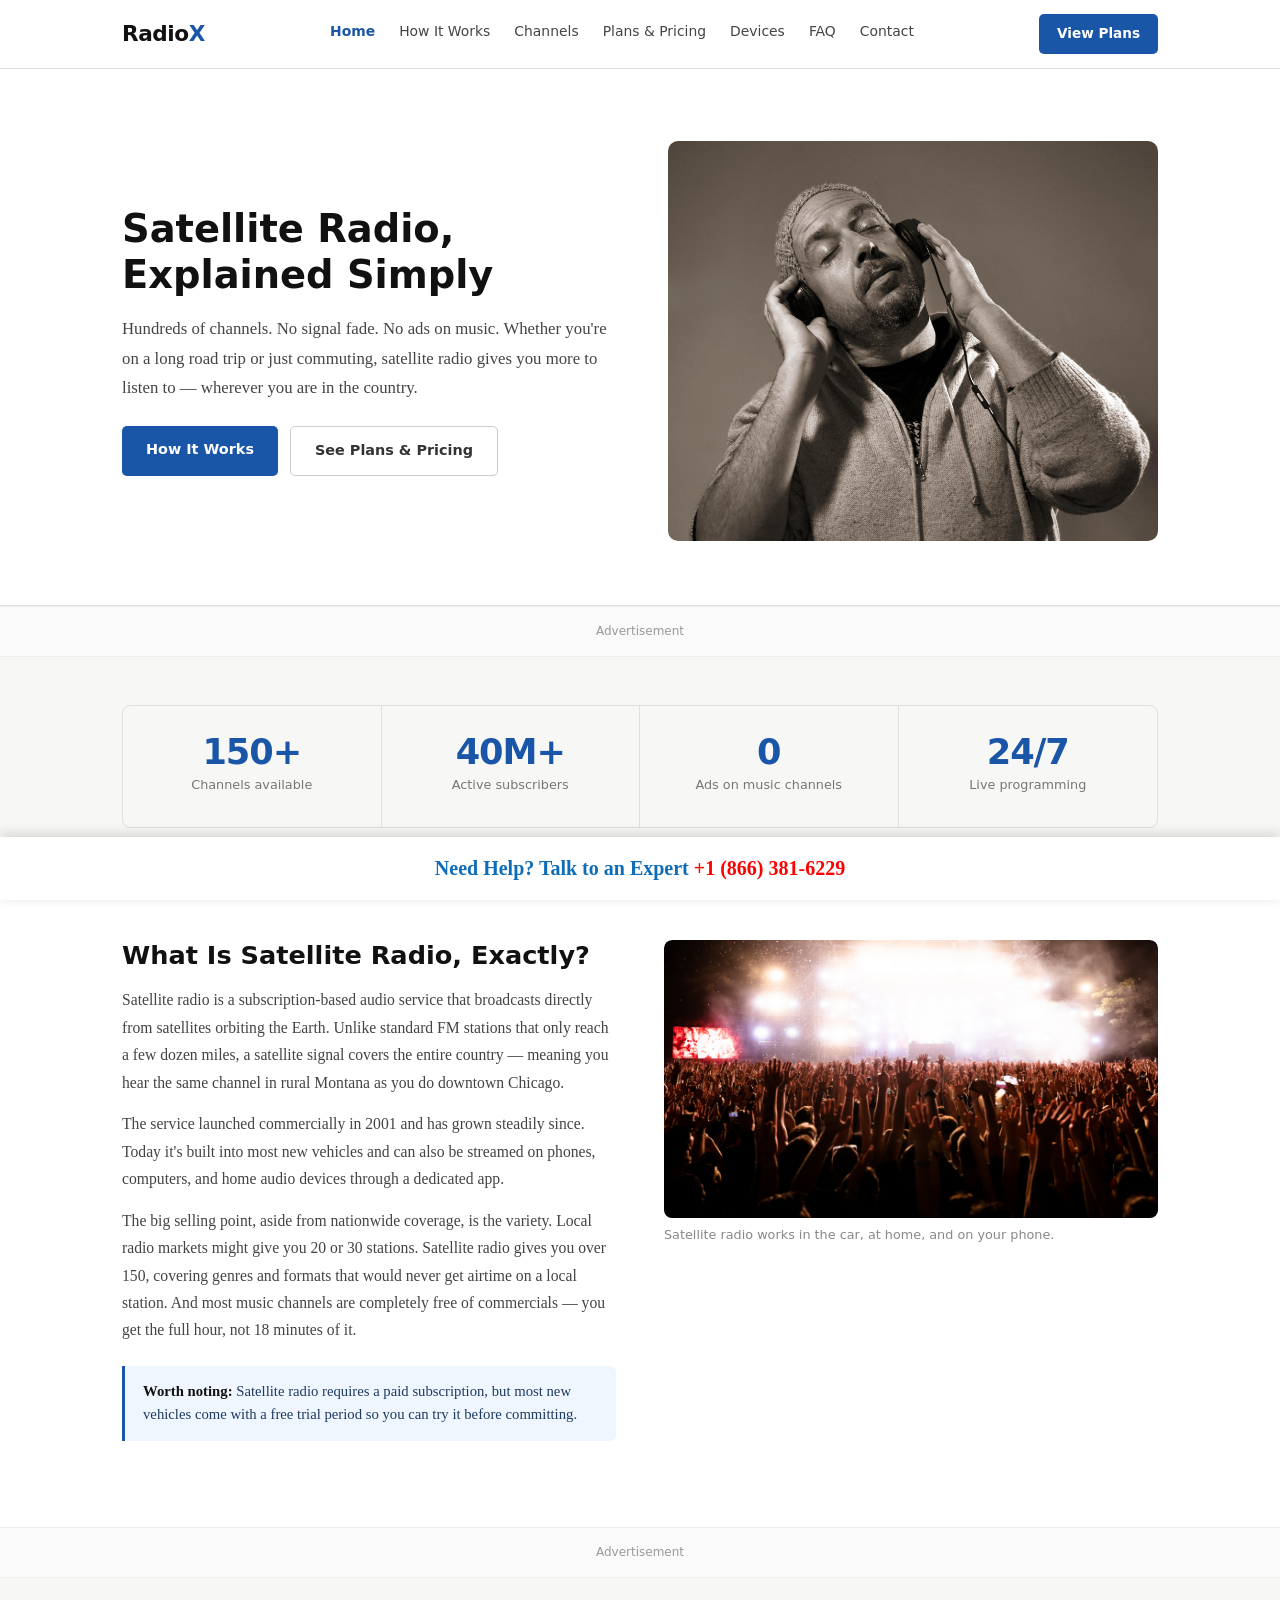
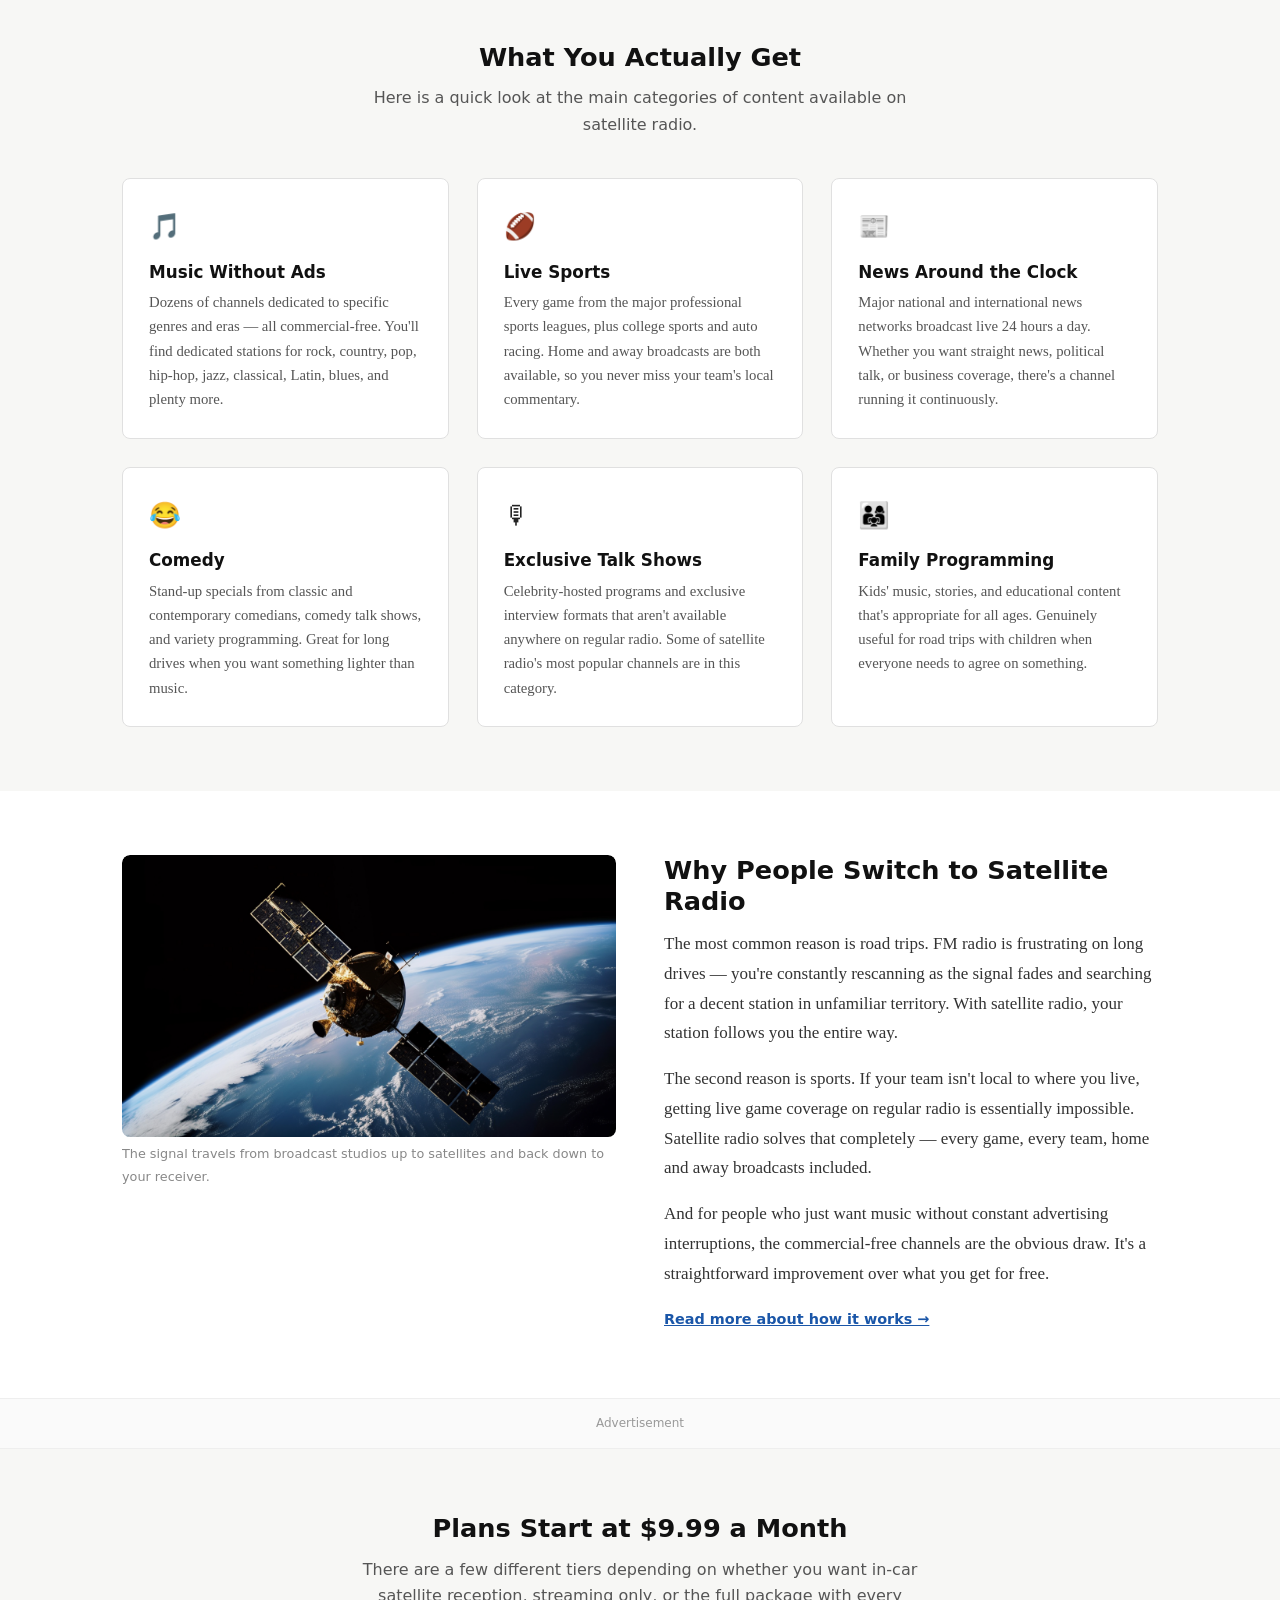
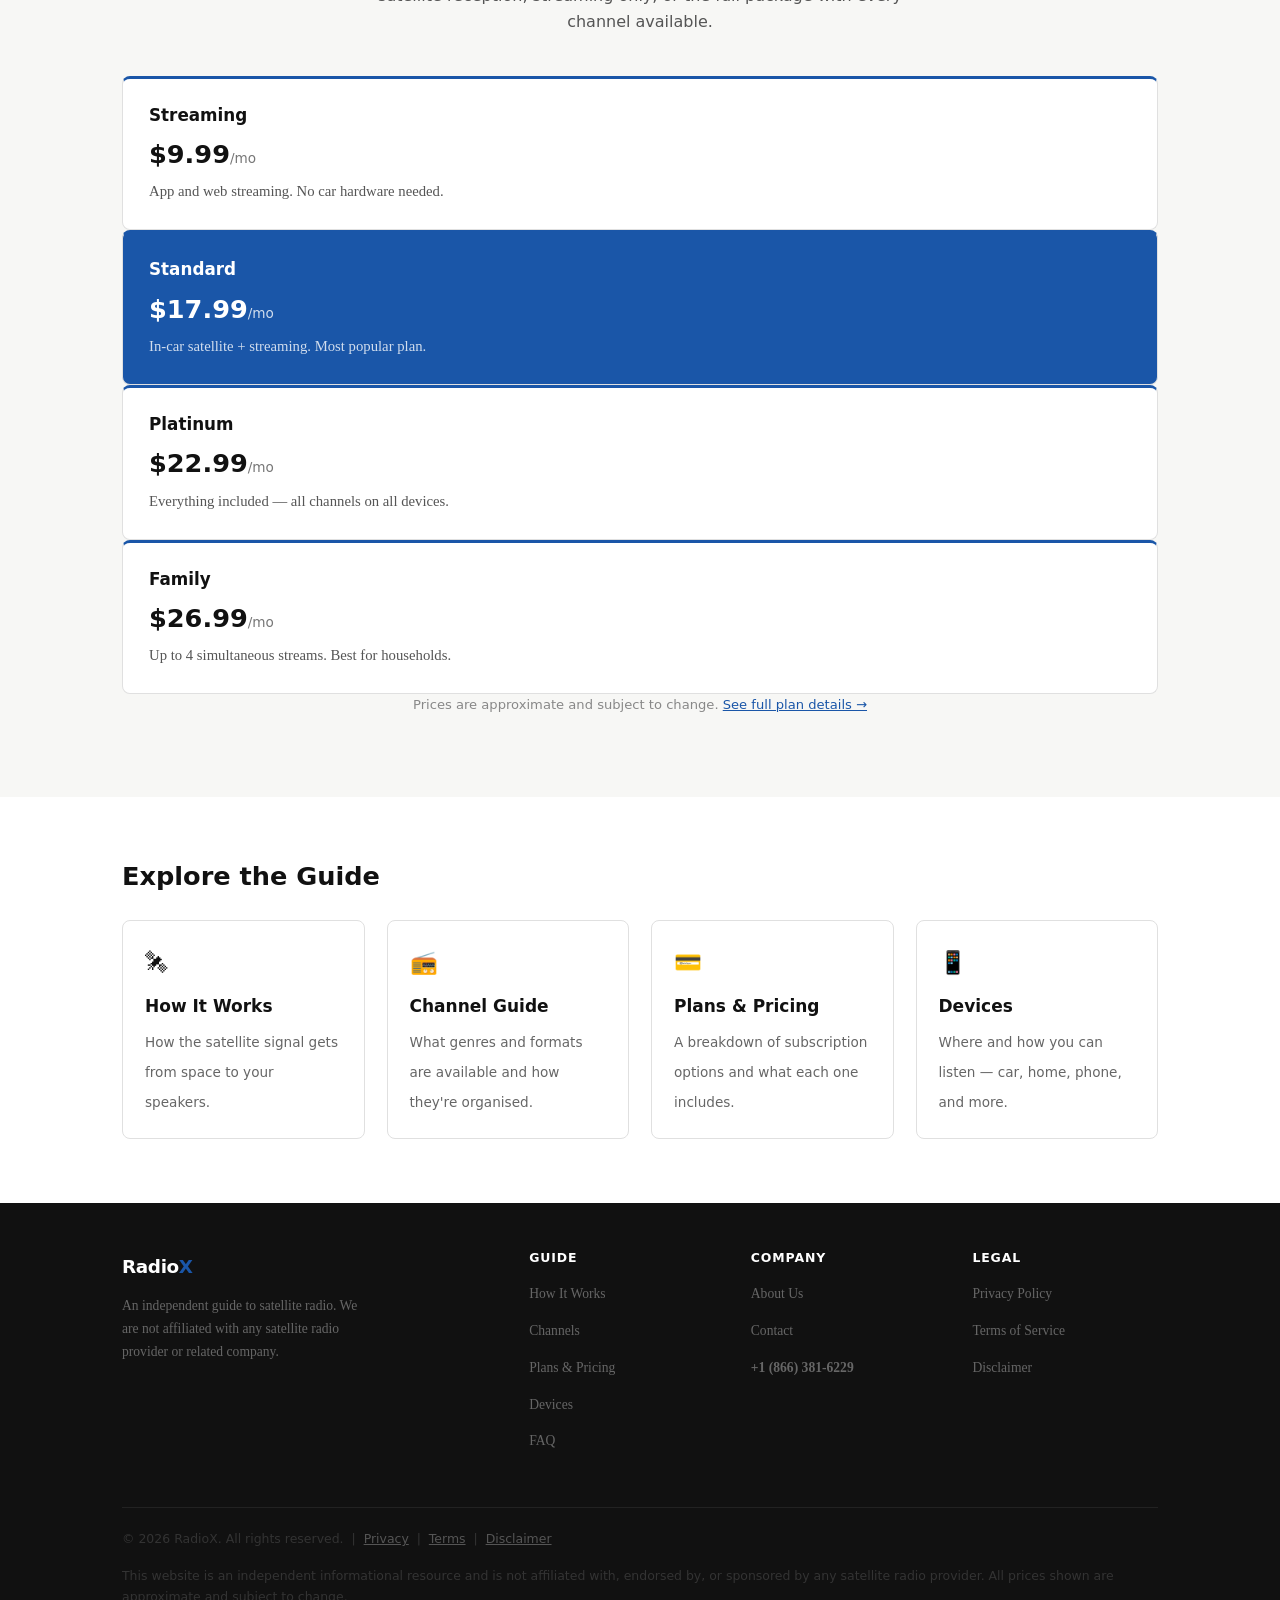
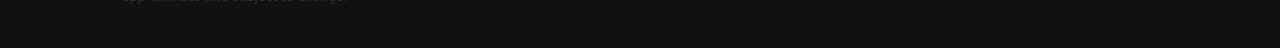
==== commit 4ae912a3: "index.html" ====
--- a/index.html
+++ b/index.html
@@ -285,7 +285,8 @@
       <h2>Plans Start at $9.99 a Month</h2>
       <p class="section-sub">There are a few different tiers depending on whether you want in-car satellite reception, streaming only, or the full package with every channel available.</p>
     </div>
-    <div style="display:grid; grid-template-columns: repeat(4,1fr); gap:18px; margin-bottom:18px;">
+    <!--<div style="display:grid; grid-template-columns: repeat(4,1fr); gap:18px; margin-bottom:18px;">-->
+	  <div class="plans-preview">
       <div class="card" style="border-top: 3px solid #1a56a8;">
         <h3 style="font-family:system-ui,sans-serif;">Streaming</h3>
         <p style="font-size:1.6rem; font-weight:800; color:#111; font-family:system-ui,sans-serif; margin:8px 0 4px;">$9.99<span style="font-size:0.85rem; font-weight:400; color:#777;">/mo</span></p>
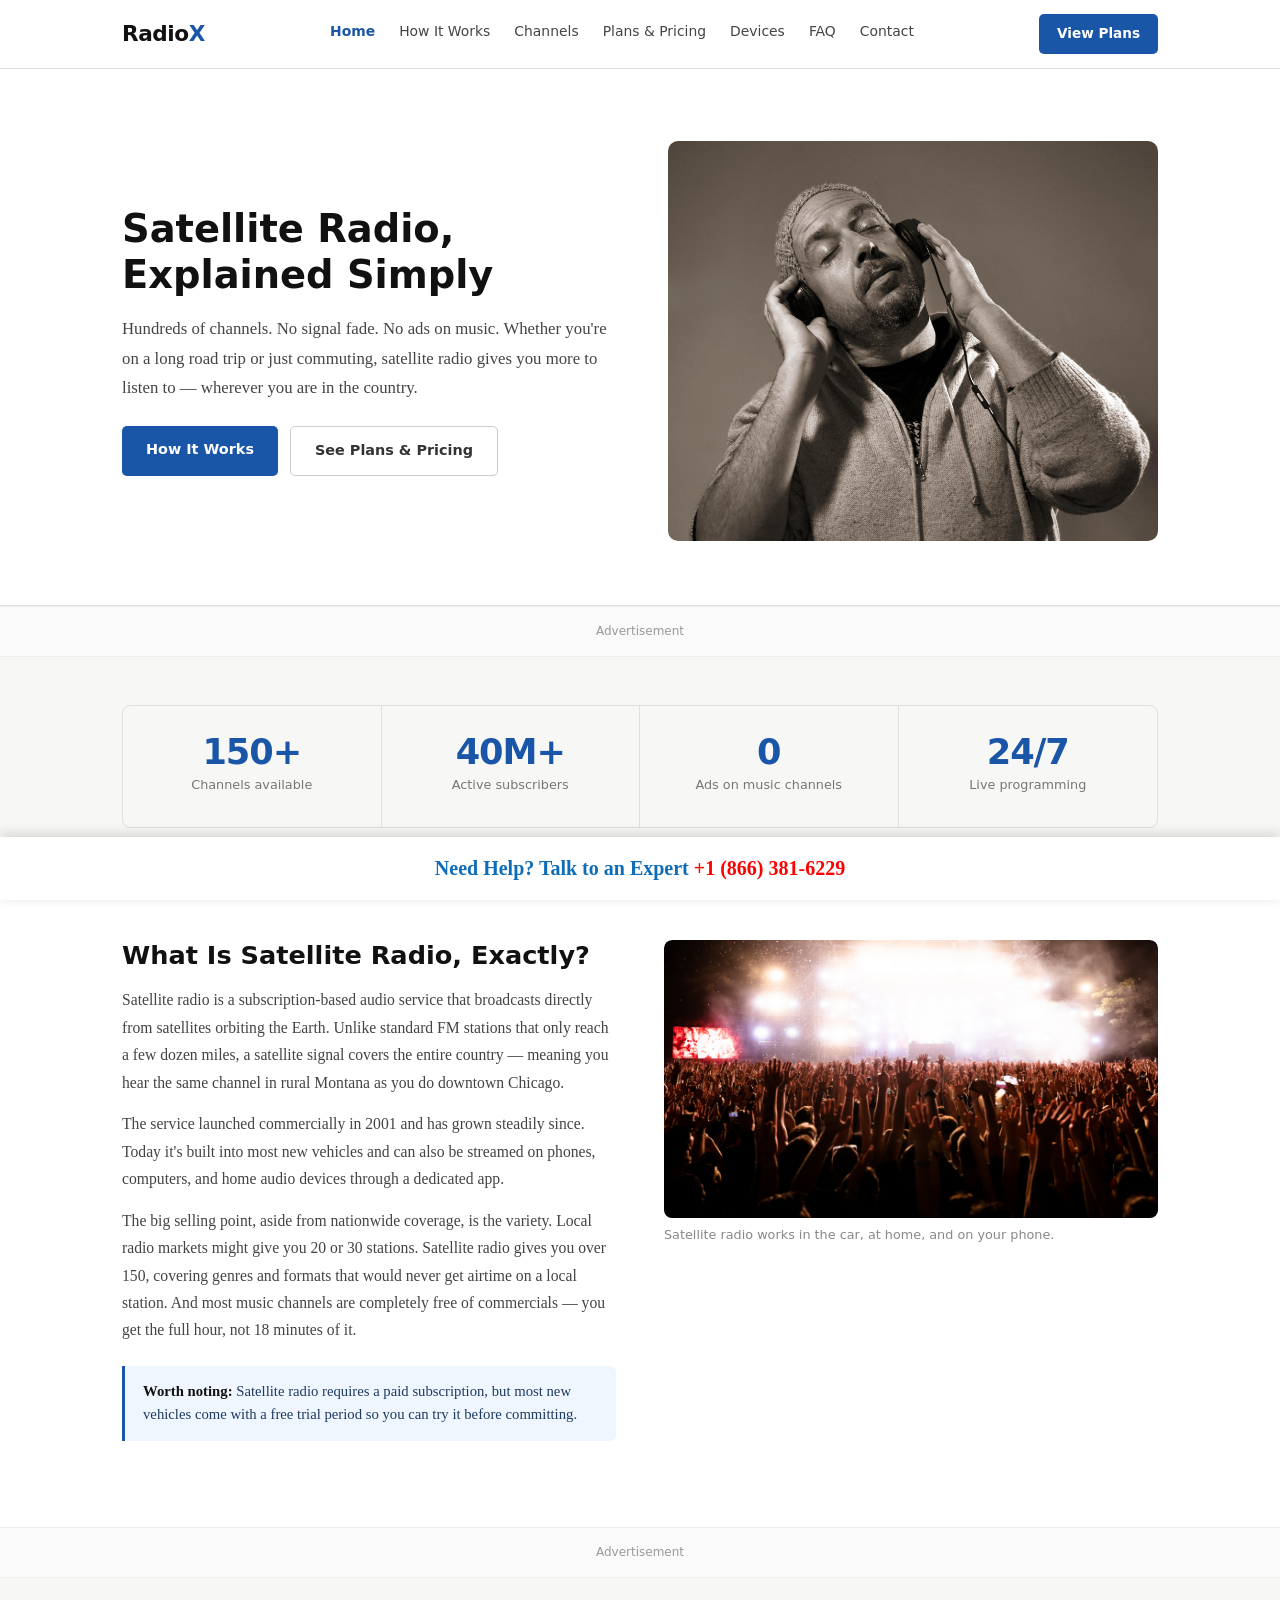
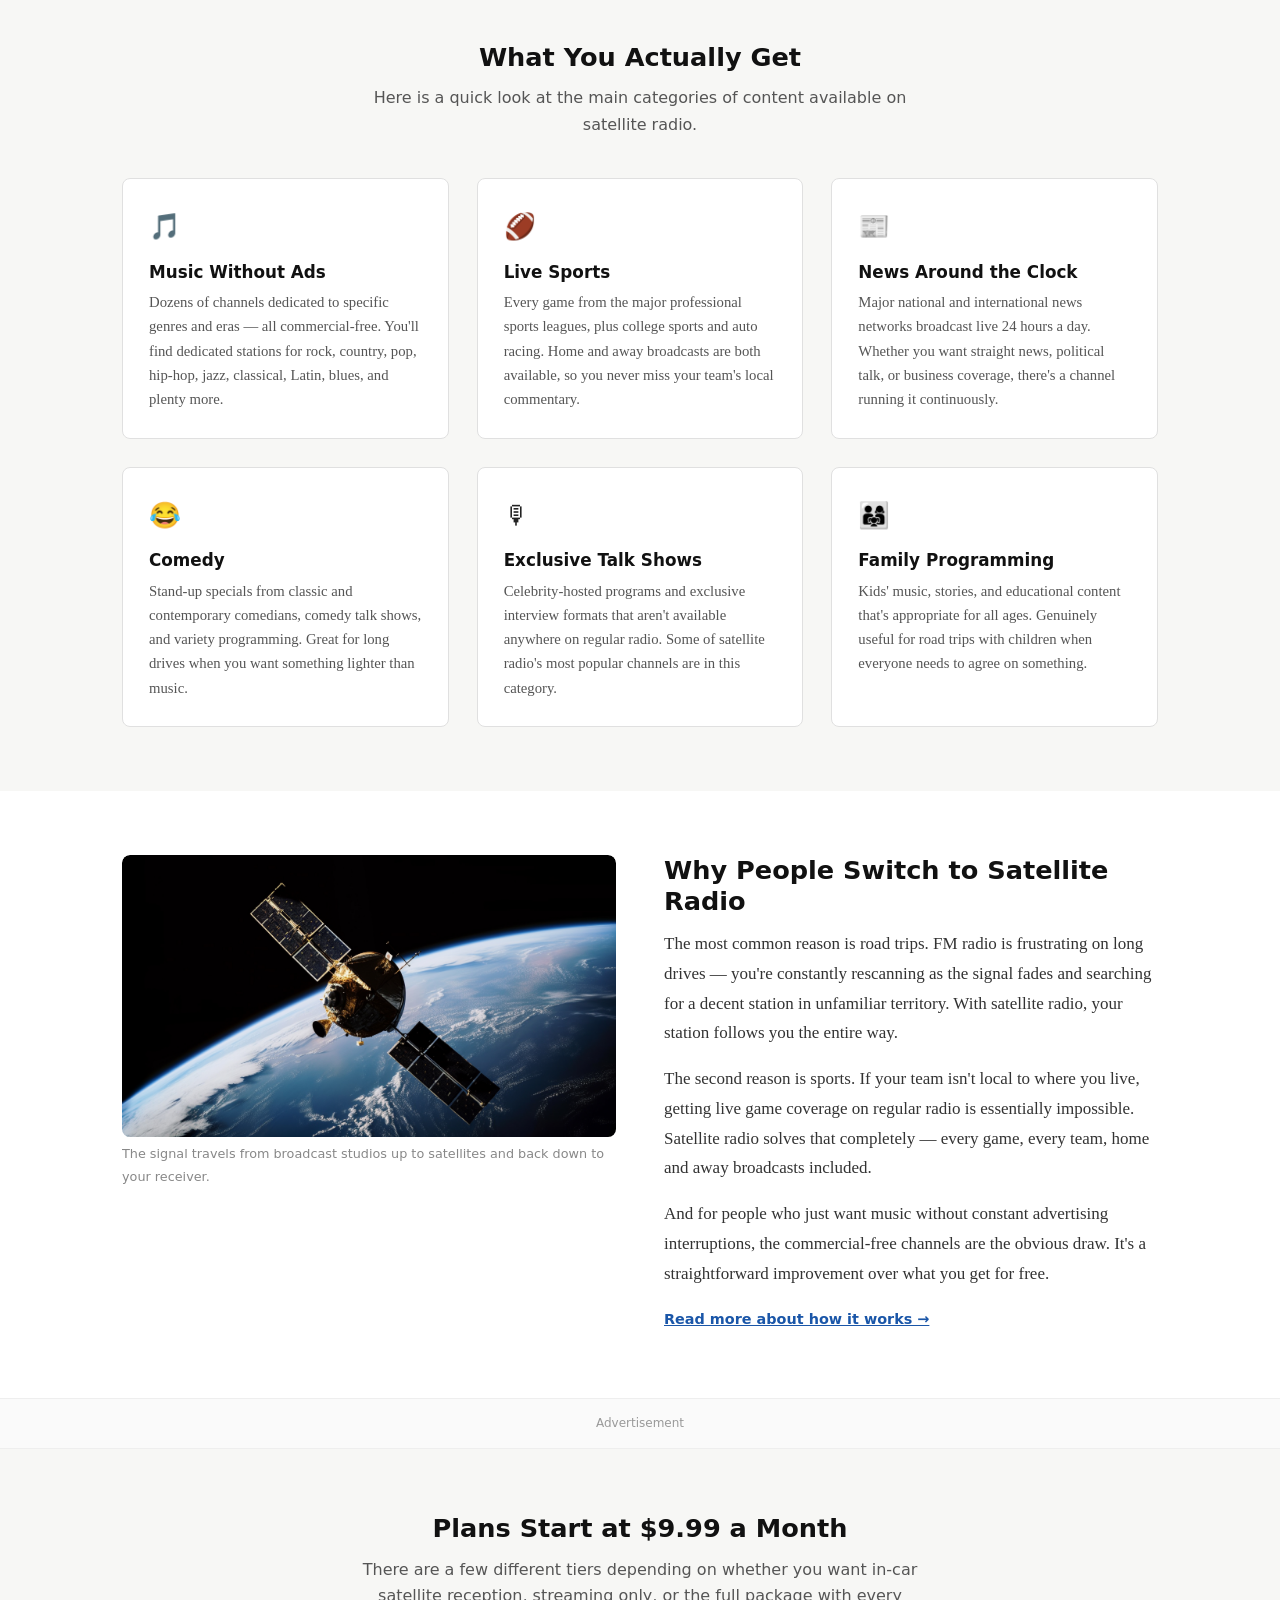
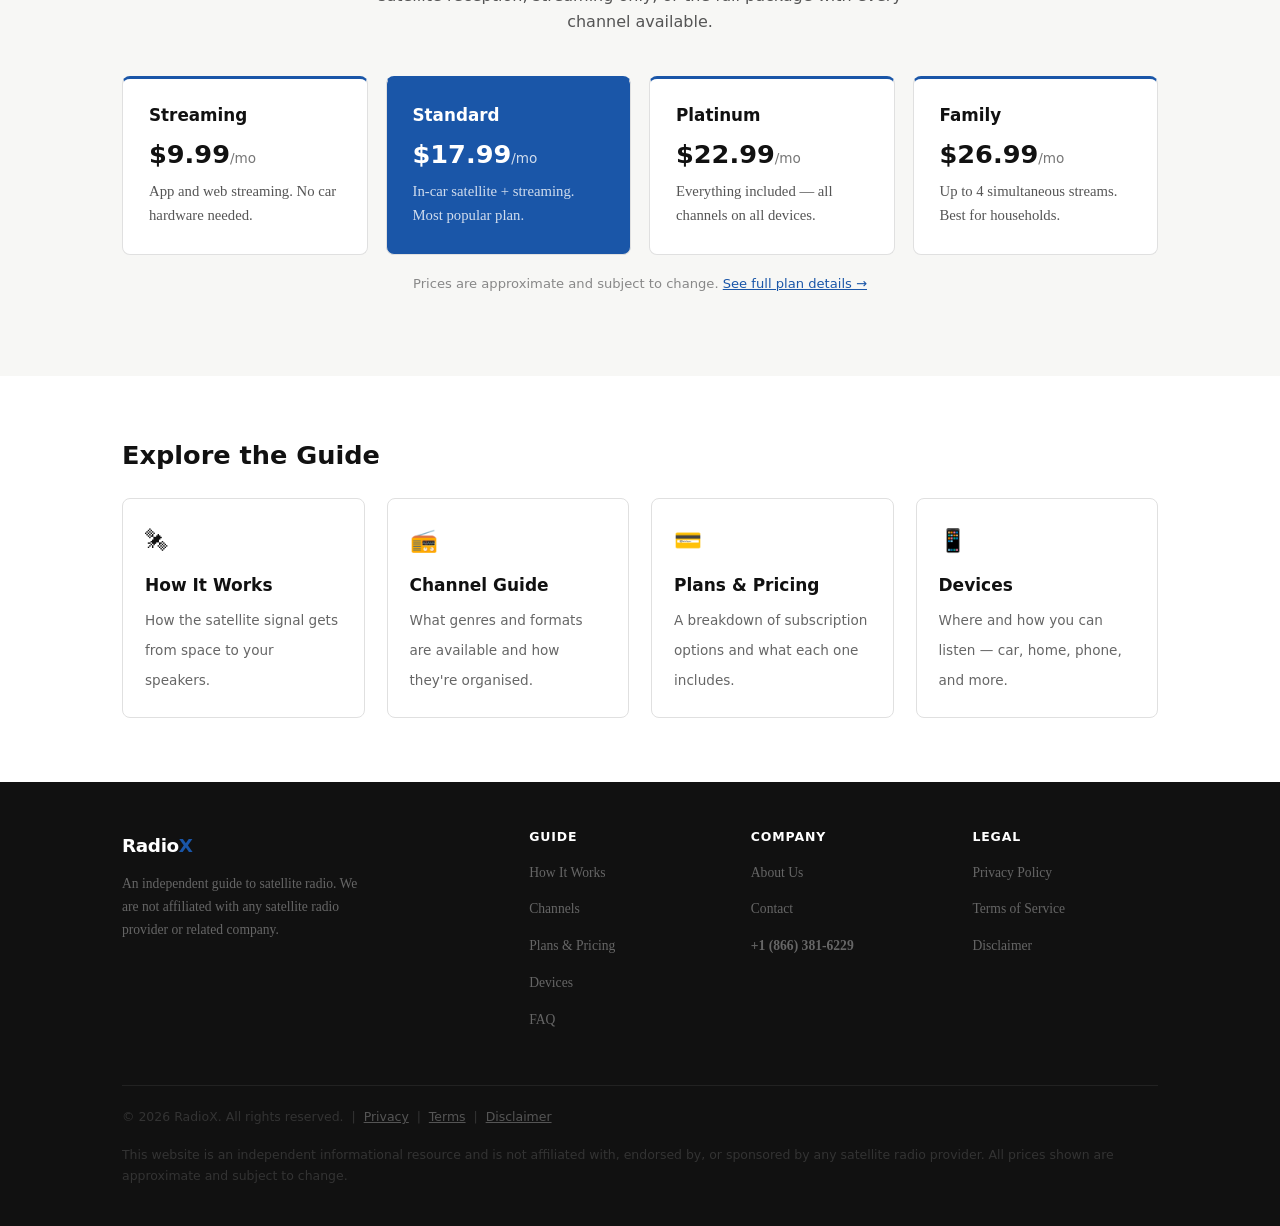
==== commit 52bbf465: "index.html" ====
--- a/index.html
+++ b/index.html
@@ -135,6 +135,28 @@
     display:block;
   } 
 }
+.plans-preview {
+    display: grid;
+    grid-template-columns: repeat(4, minmax(0, 1fr));
+    gap: 18px;
+    margin-bottom: 18px;
+}
+
+.plans-preview .card {
+    min-width: 0;
+}
+
+@media (max-width: 900px) {
+    .plans-preview {
+        grid-template-columns: repeat(2, minmax(0, 1fr));
+    }
+}
+
+@media (max-width: 540px) {
+    .plans-preview {
+        grid-template-columns: 1fr;
+    }
+}
   </style>
 </head>
 <body>
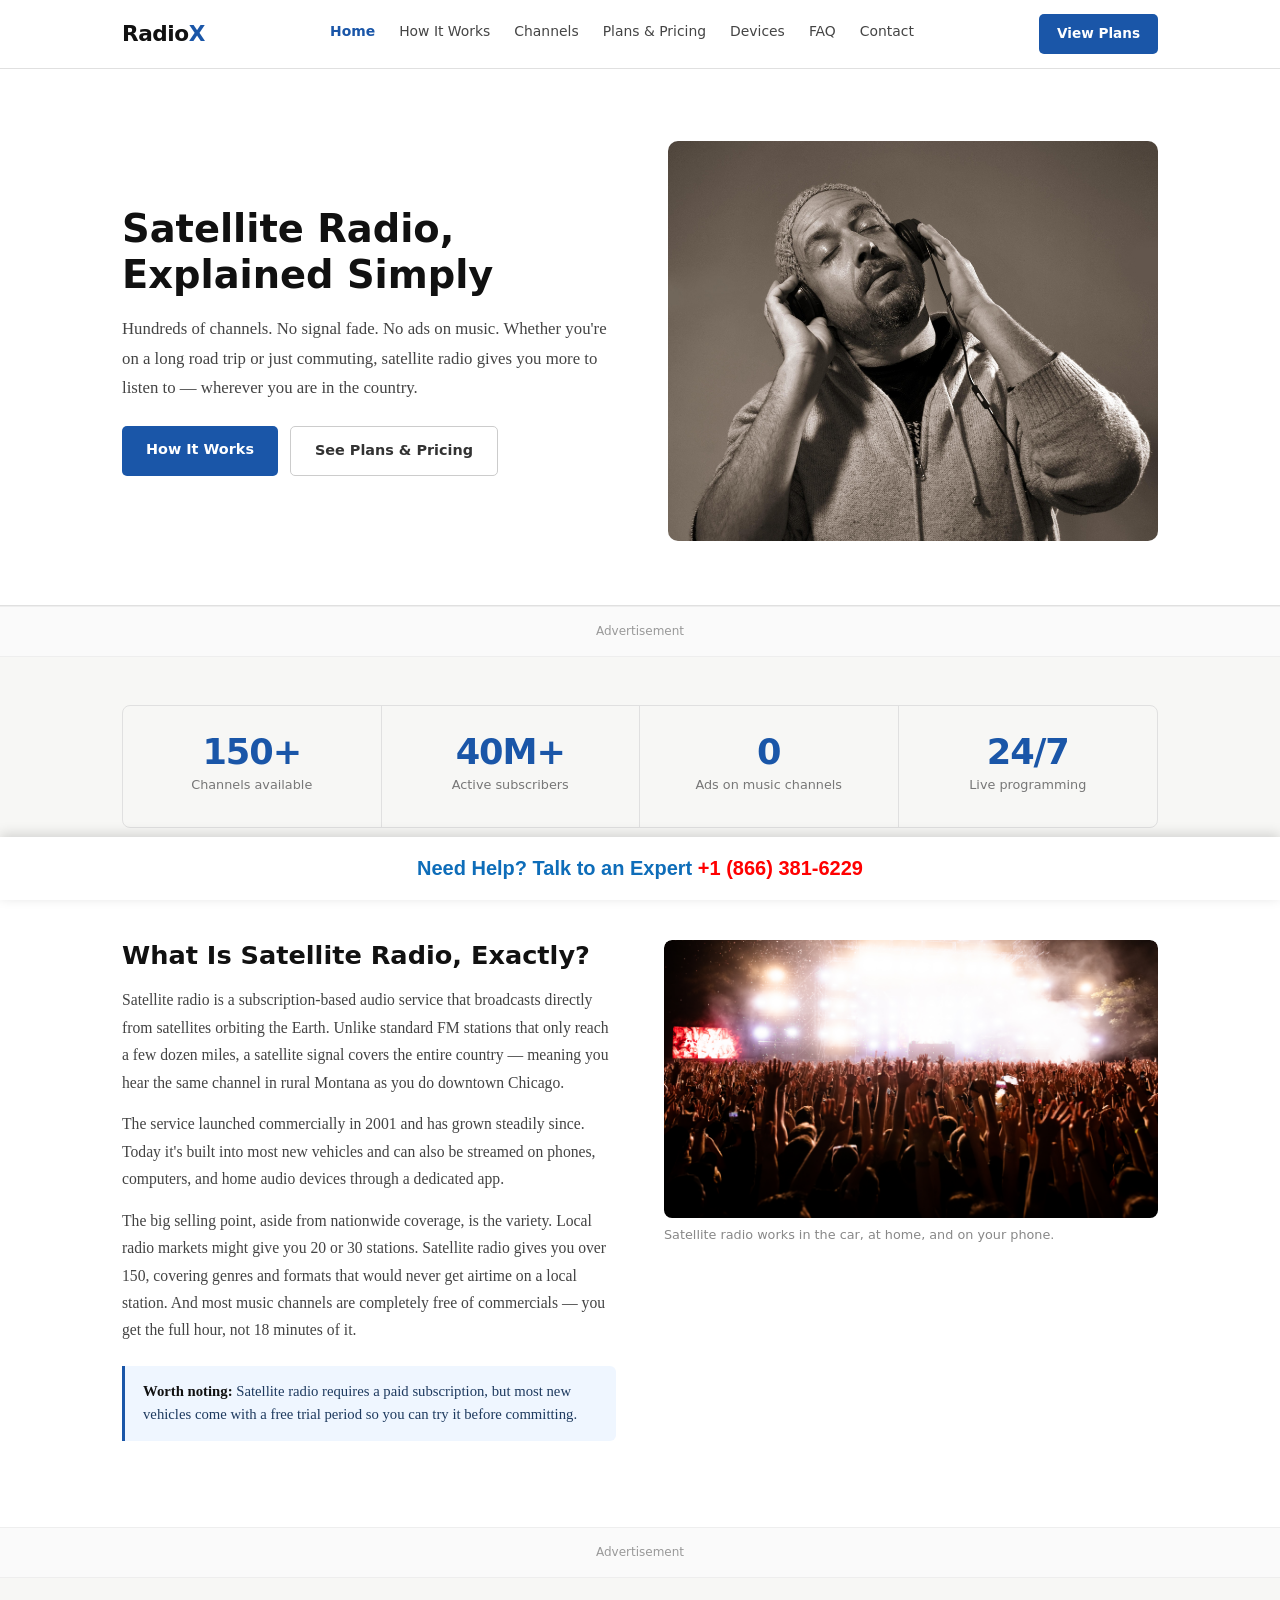
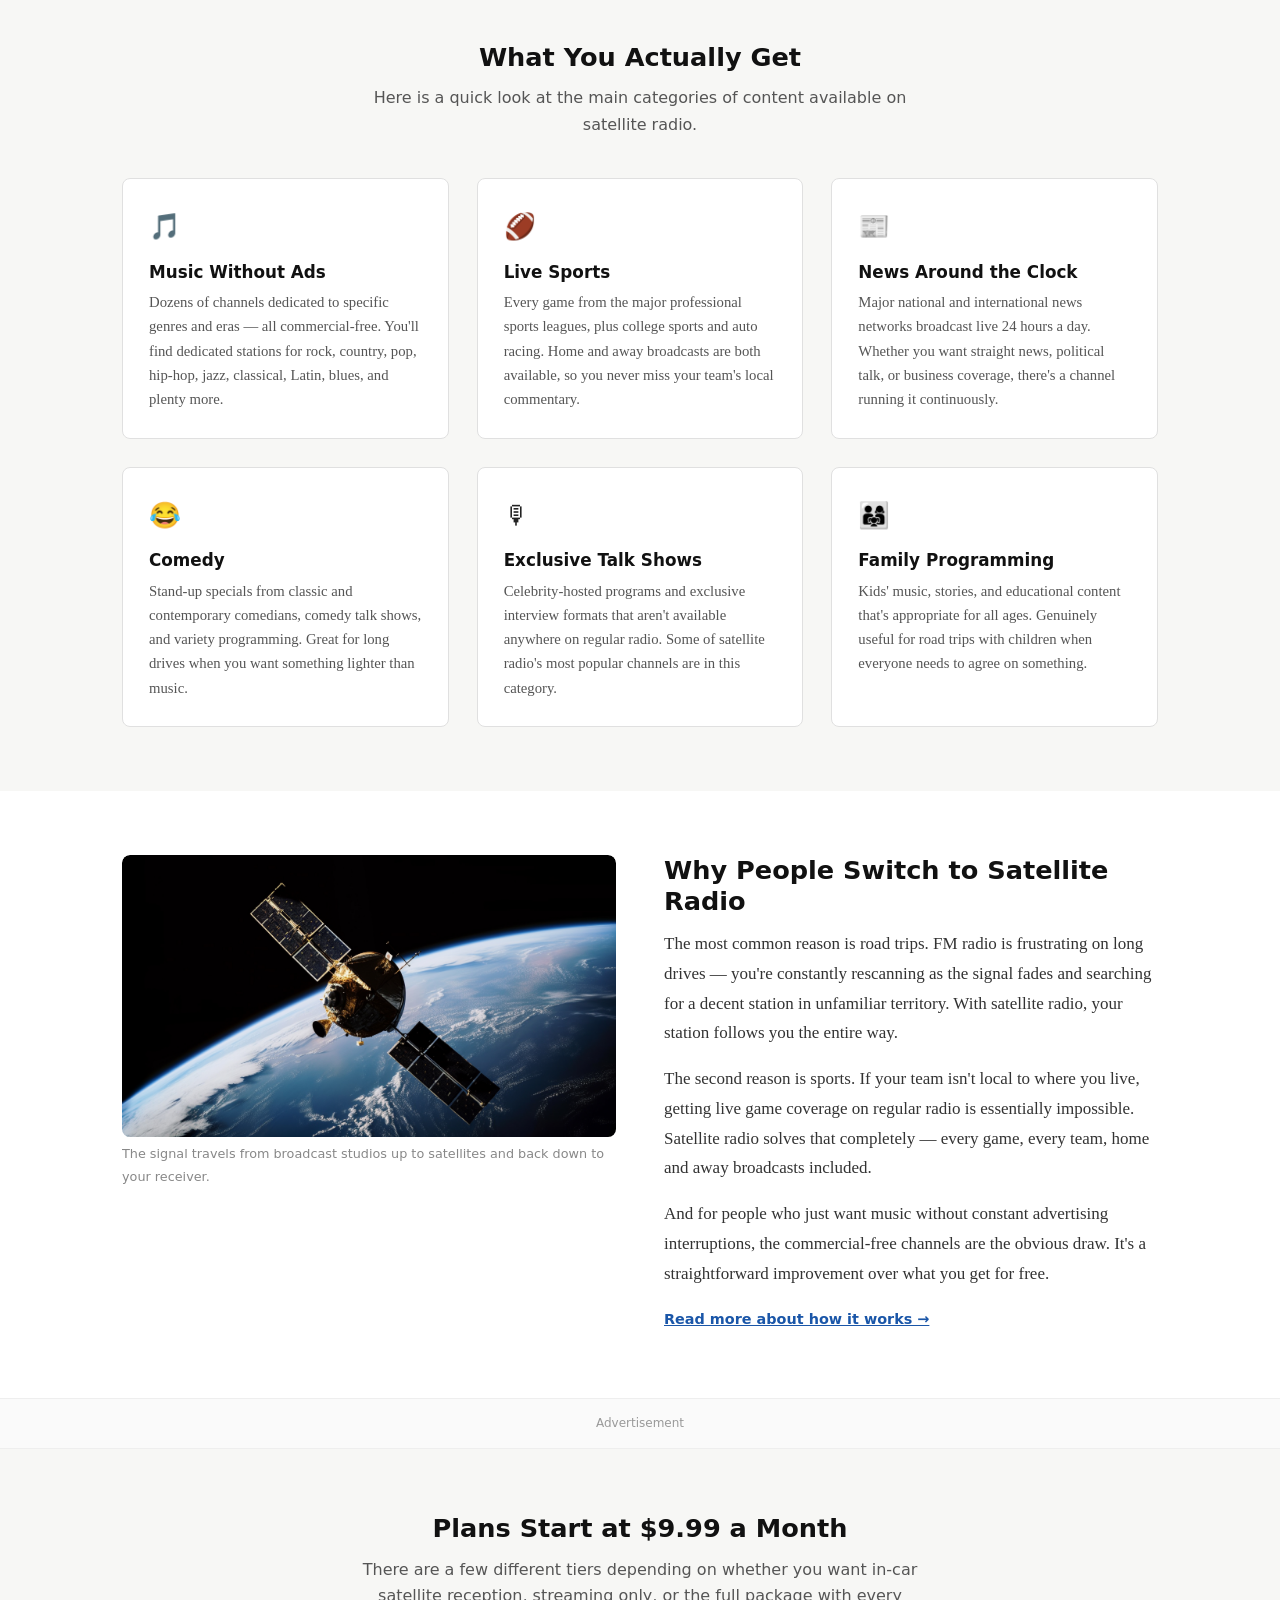
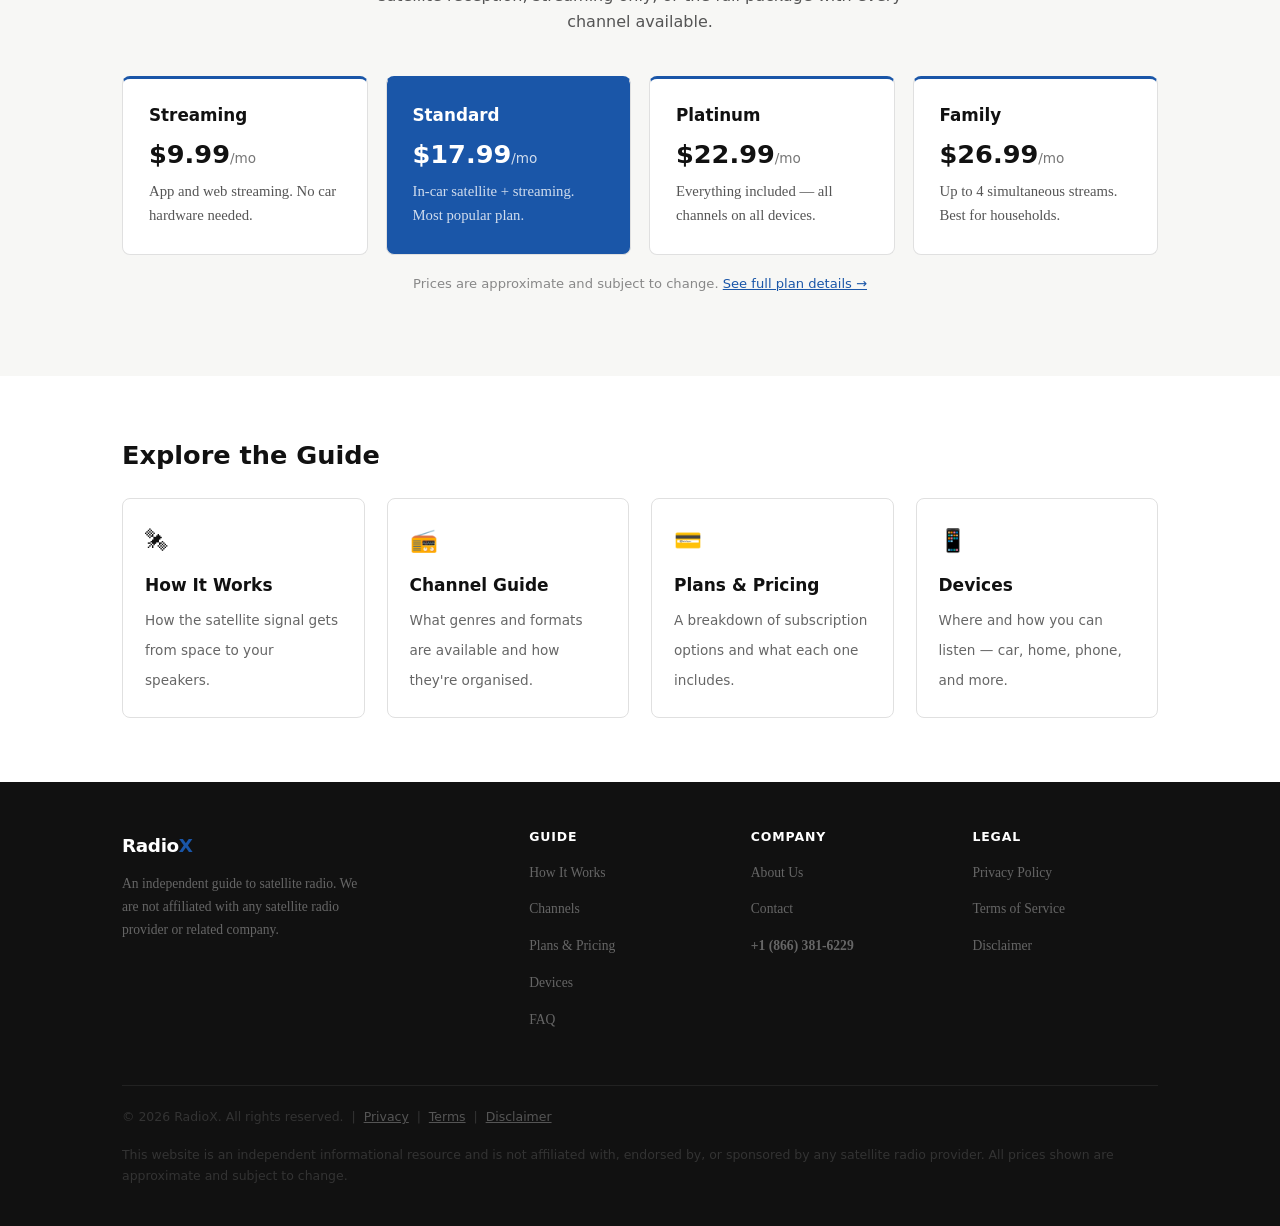
==== commit a0f2a09e: "index.html" ====
--- a/index.html
+++ b/index.html
@@ -89,6 +89,7 @@
     }
 
         	  .callbar{
+  font-family: Arial, Helvetica, sans-serif;
   position:fixed;
   bottom:0;
   left:0;
@@ -128,6 +129,7 @@
 	
 		.callbar .t2{
 	  color:#ff0000 !important; /* Number = blue */
+	  font-family: Arial, Helvetica, sans-serif;
 	  padding: 0px 0px 50px 0px;
 	}
   
